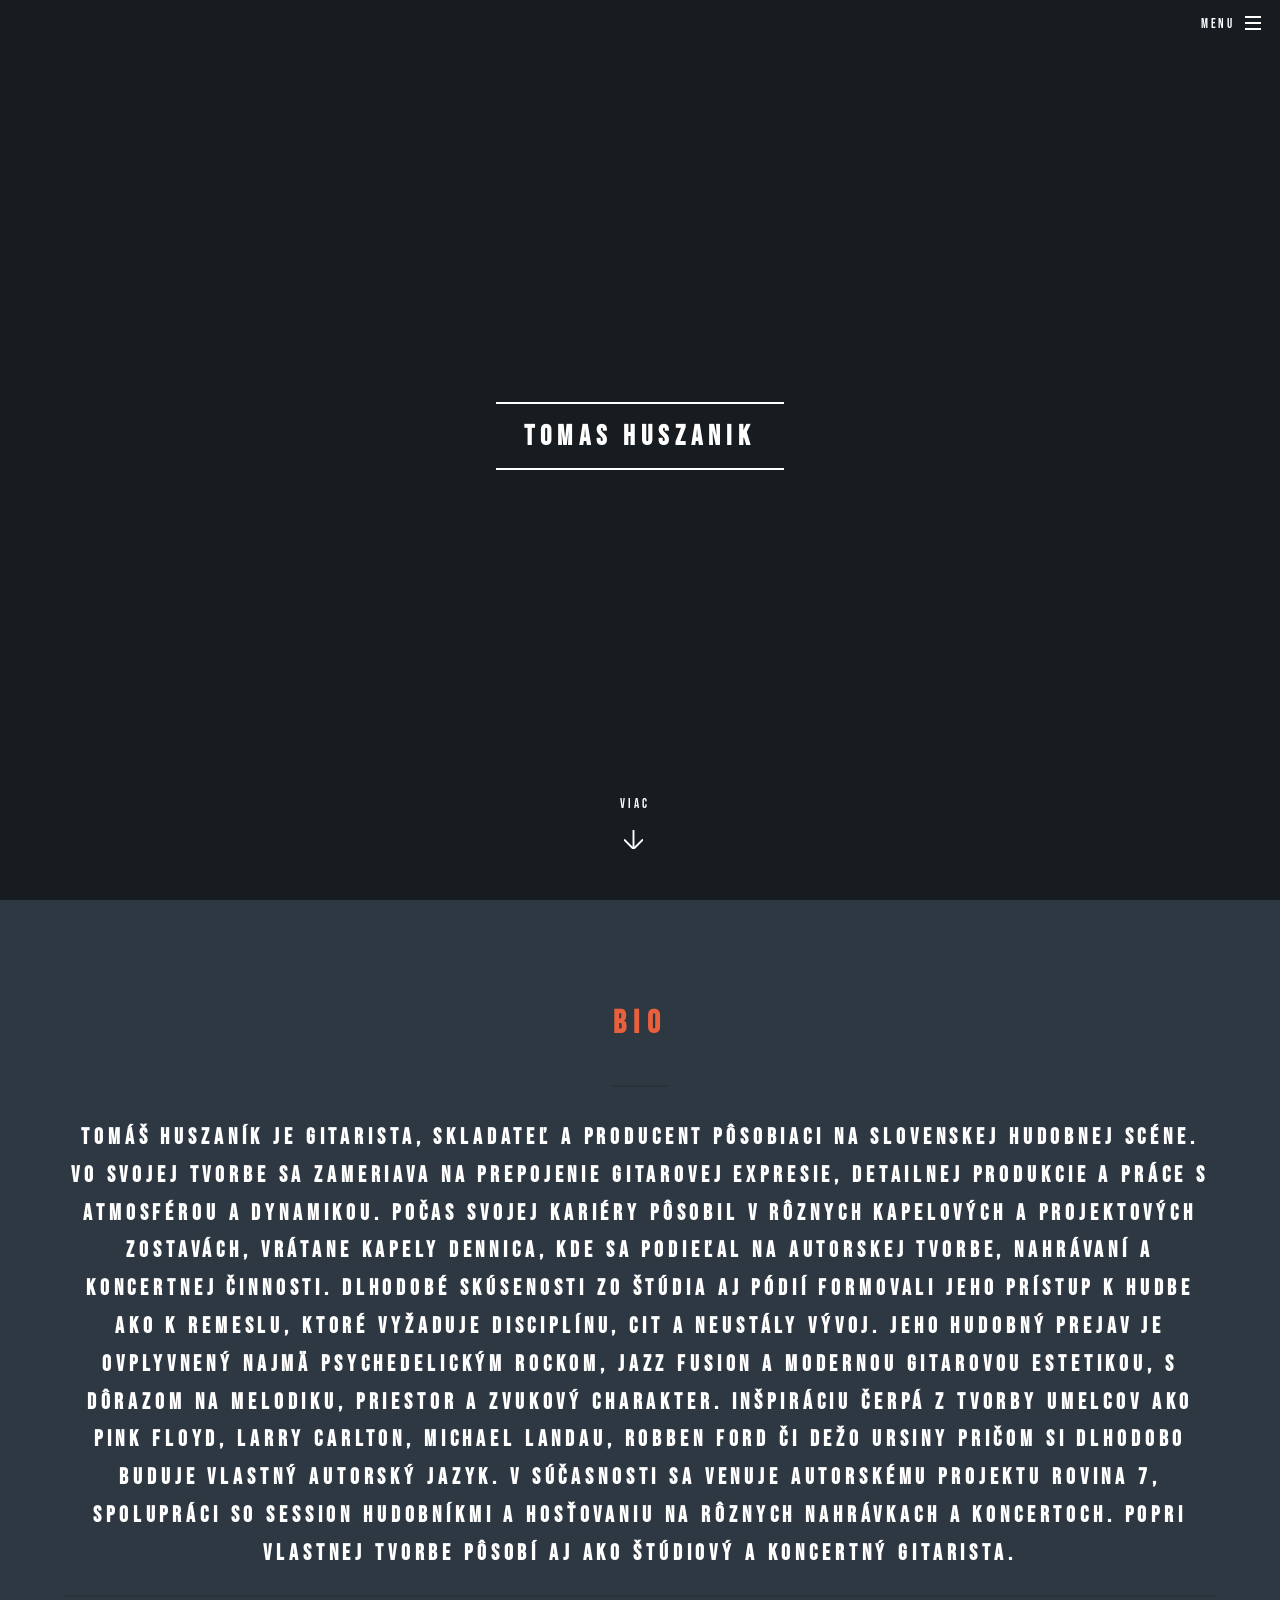
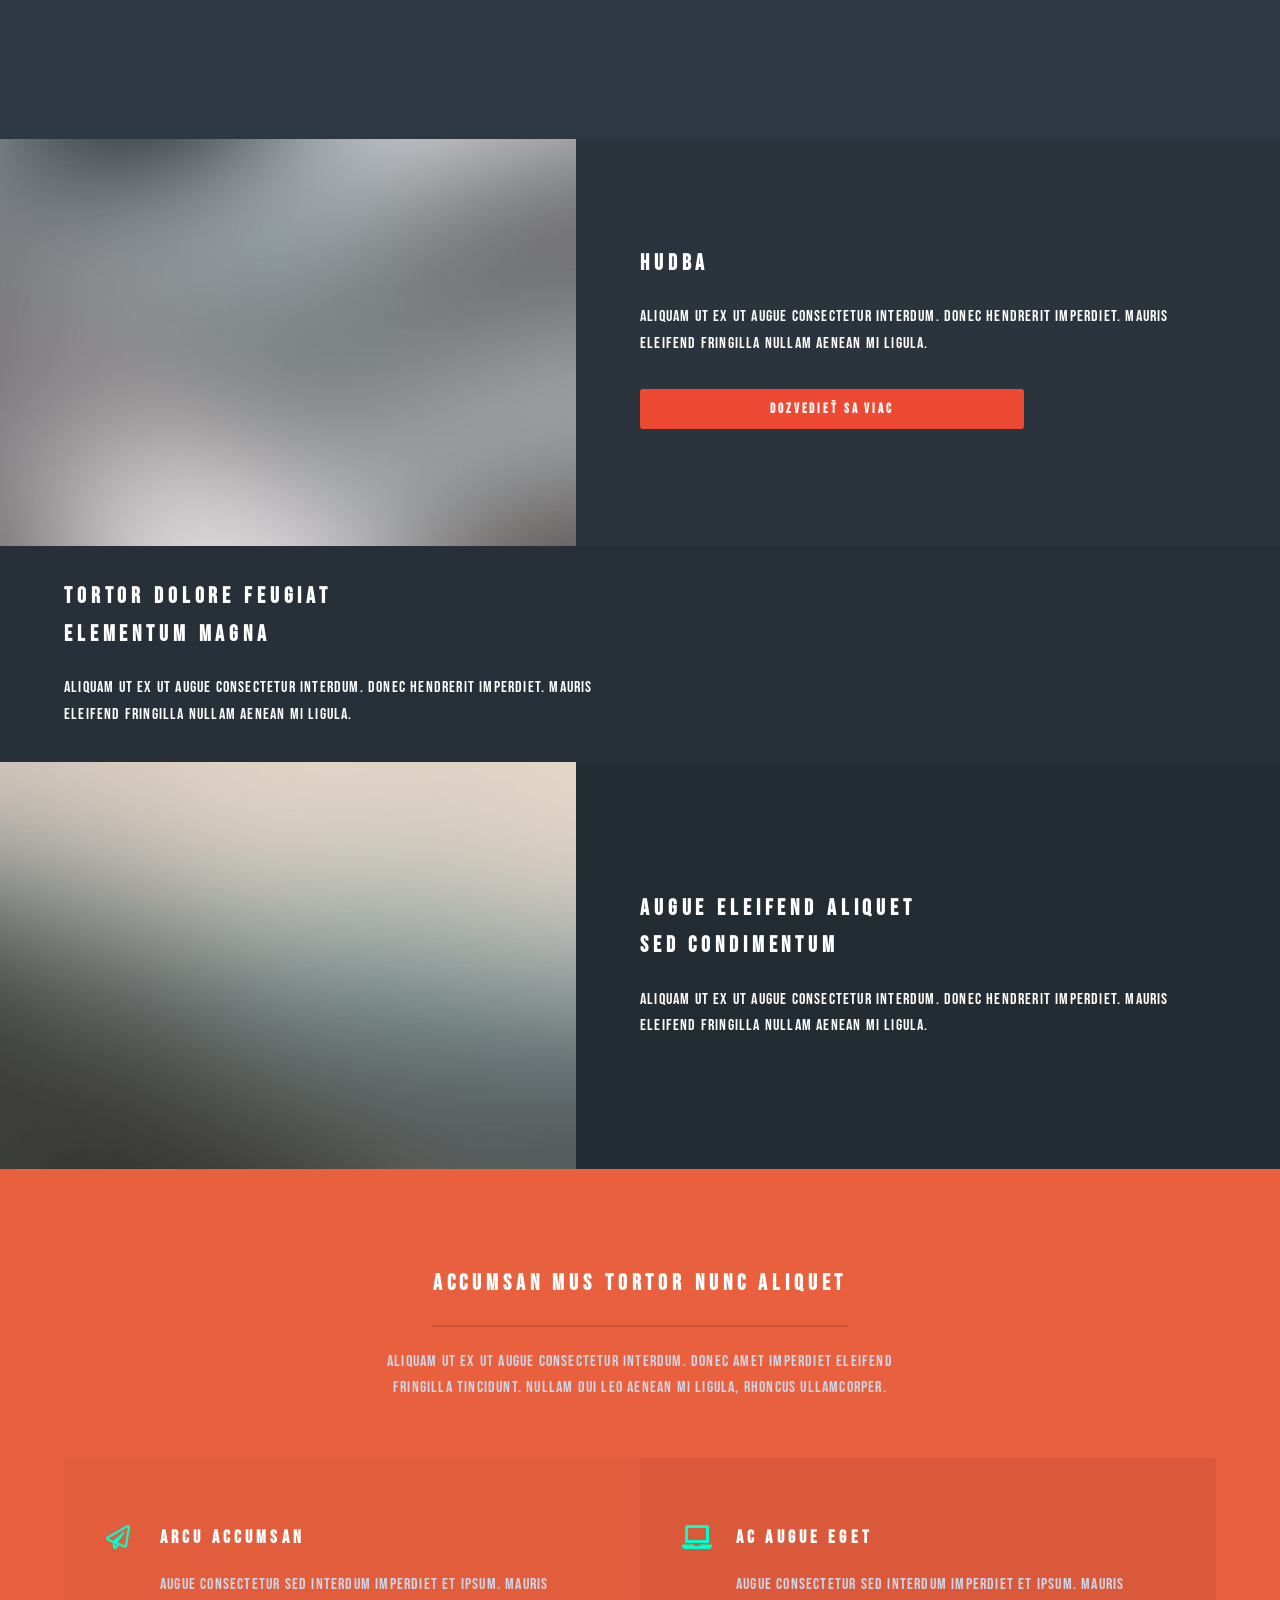
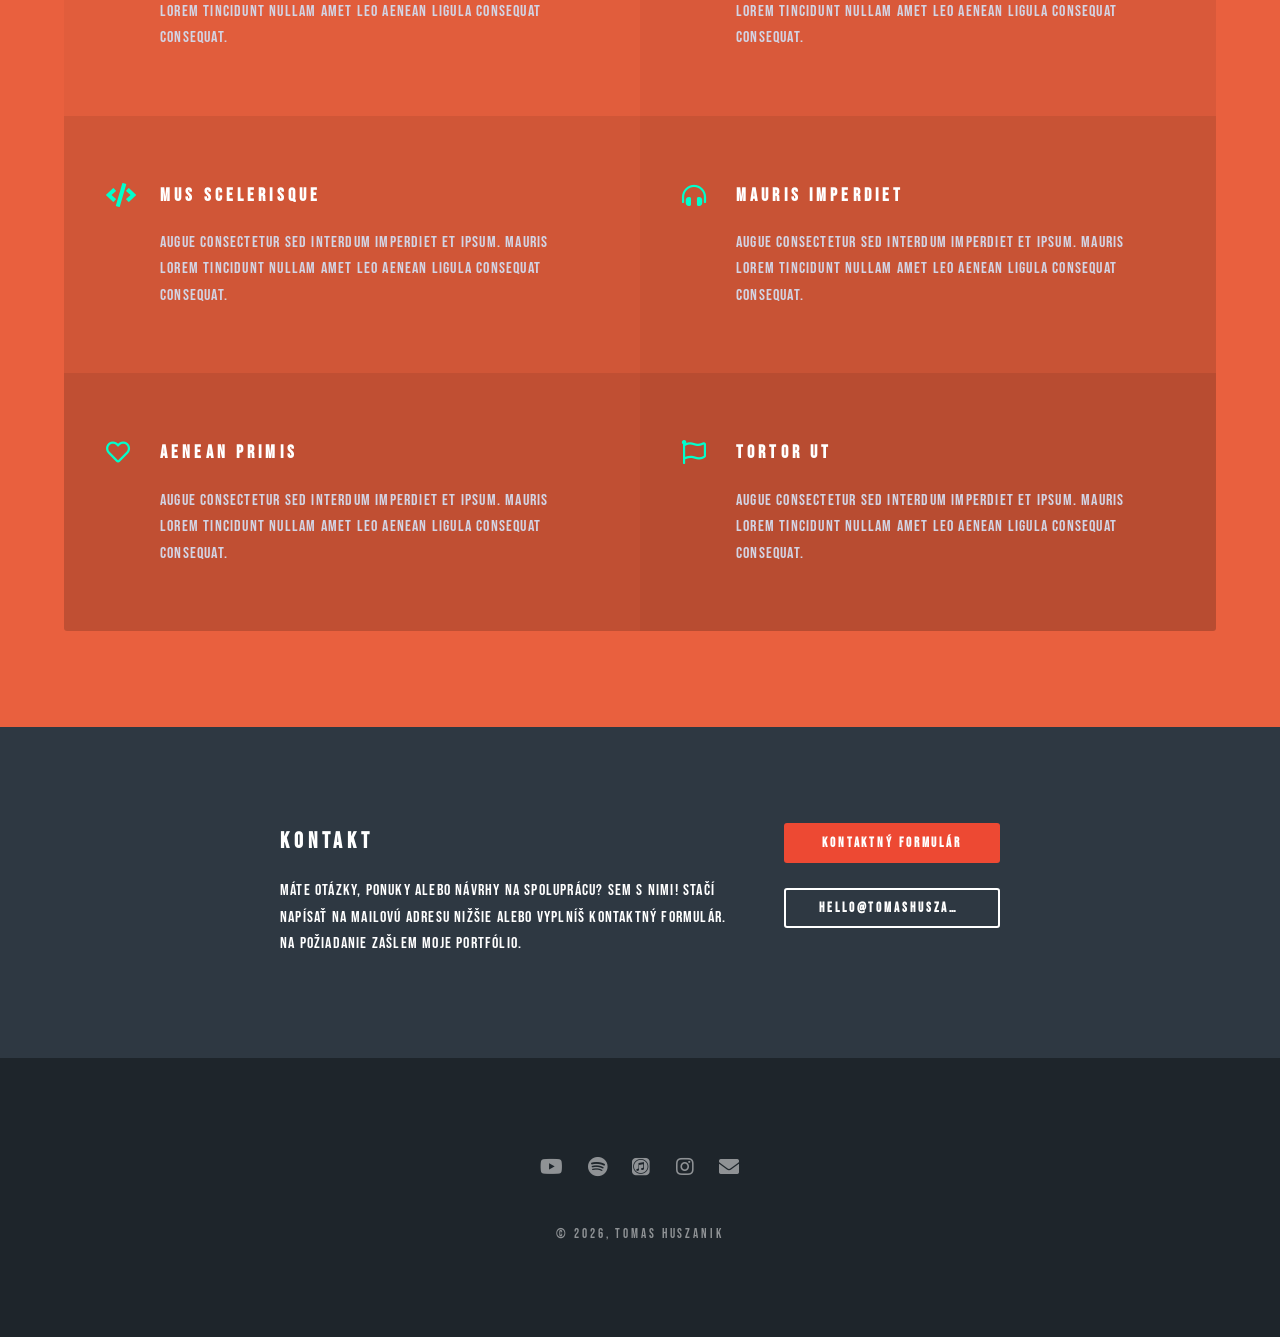
==== index.html @ 0ced09b4 "Update index.html" ====
<!DOCTYPE HTML>
<!--
	Spectral by HTML5 UP
	html5up.net | @ajlkn
	Free for personal and commercial use under the CCA 3.0 license (html5up.net/license)
-->
<html>
	<head>
		<title>Tomas Huszanik</title>
		<meta charset="utf-8" />
		<meta name="viewport" content="width=device-width, initial-scale=1, user-scalable=no" />
		<link rel="stylesheet" href="assets/css/main.css" />
		<noscript><link rel="stylesheet" href="assets/css/noscript.css" /></noscript>
	</head>
	<body class="landing is-preload">

		<!-- Page Wrapper -->
			<div id="page-wrapper">

				<!-- Header -->
					<header id="header" class="alt">
						<h1><a href="index.html">TOMAS HUSZANIK</a></h1>

		<nav id="nav">
    <ul>

  

        <li class="special">
            <a href="#menu" class="menuToggle"><span>Menu</span></a>

            <div id="menu">
                <ul>

					      <li class="lang-switch">
            <a href="index.html" class="active">SK</a> |
            <a href="en.html">ENG</a>
        </li>
					
                    <li><a href="index.html">TOMAS</a></li>
                    <li><a href="media.html">MUSIC</a></li>
                    <li><a href="rovina7.html">ROVINA 7</a></li>
                    <li><a href="contact.html">CONTACT</a></li>
                </ul>
            </div>

        </li>
    </ul>
</nav>

					
					</header>

				<!-- Banner -->
					<section id="banner">
						<div class="inner">
							<h2>TOMAS HUSZANIK</h2>
							</div>
					<a href="#one" class="more scrolly">Viac</a>
					</section>

				<!-- One -->
					<section id="one" class="wrapper style1 special">
						<div class="inner">
							<header class="major">
								<h2 style="font-size: 2rem; color: #e9603e">BIO</h2>
								<h2 style="color: #ffffff">Tomáš Huszaník je gitarista, skladateľ a producent pôsobiaci na slovenskej hudobnej scéne. Vo svojej tvorbe sa zameriava na prepojenie gitarovej expresie, detailnej produkcie a práce s atmosférou a dynamikou.

									Počas svojej kariéry pôsobil v rôznych kapelových a projektových zostavách, vrátane kapely Dennica, kde sa podieľal na autorskej tvorbe, nahrávaní a koncertnej činnosti. Dlhodobé skúsenosti zo štúdia aj pódií formovali jeho prístup k hudbe ako k remeslu, ktoré vyžaduje disciplínu, cit a neustály vývoj.
									Jeho hudobný prejav je ovplyvnený najmä psychedelickým rockom, jazz fusion a modernou gitarovou estetikou, s dôrazom na melodiku, priestor a zvukový charakter. Inšpiráciu čerpá z tvorby umelcov ako Pink Floyd, Larry Carlton, Michael Landau, Robben Ford či Dežo Ursiny pričom si dlhodobo buduje vlastný autorský jazyk.

									V súčasnosti sa venuje autorskému projektu Rovina 7, spolupráci so session hudobníkmi a hosťovaniu na rôznych nahrávkach a koncertoch. Popri vlastnej tvorbe pôsobí aj ako štúdiový a koncertný gitarista.

									<br /></h2>
							</header>
							
						</div>
					</section>

		<!-- Two -->
					<section id="two" class="wrapper alt style2">
						<section class="spotlight">
							<div class="image"><img src="images/pic01.jpg" alt="" /></div><div class="content">
								<h2>Hudba</h2>
								<p>Aliquam ut ex ut augue consectetur interdum. Donec hendrerit imperdiet. Mauris eleifend fringilla nullam aenean mi ligula.</p>
									<ul class="actions fit">
									
										<li><a href="media.html" class="button primary fit">Dozvedieť sa viac</a></li>
									</ul>
																
							</div>
							
						</section>
						<section class="spotlight">
							<div class="image"><img src="images/pick01.jpg" alt="" /></div><div class="content">
								<h2>Tortor dolore feugiat<br />
								elementum magna</h2>
								<p>Aliquam ut ex ut augue consectetur interdum. Donec hendrerit imperdiet. Mauris eleifend fringilla nullam aenean mi ligula.</p>
							</div>
						</section>
						<section class="spotlight">
							<div class="image"><img src="images/pic03.jpg" alt="" /></div><div class="content">
								<h2>Augue eleifend aliquet<br />
								sed condimentum</h2>
								<p>Aliquam ut ex ut augue consectetur interdum. Donec hendrerit imperdiet. Mauris eleifend fringilla nullam aenean mi ligula.</p>
							</div>
						</section>
					</section>


				<!-- Three -->
					<section id="three" class="wrapper style3 special">
						<div class="inner">
							<header class="major">
								<h2>Accumsan mus tortor nunc aliquet</h2>
								<p>Aliquam ut ex ut augue consectetur interdum. Donec amet imperdiet eleifend<br />
								fringilla tincidunt. Nullam dui leo Aenean mi ligula, rhoncus ullamcorper.</p>
							</header>
							<ul class="features">
								<li class="icon fa-paper-plane">
									<h3>Arcu accumsan</h3>
									<p>Augue consectetur sed interdum imperdiet et ipsum. Mauris lorem tincidunt nullam amet leo Aenean ligula consequat consequat.</p>
								</li>
								<li class="icon solid fa-laptop">
									<h3>Ac Augue Eget</h3>
									<p>Augue consectetur sed interdum imperdiet et ipsum. Mauris lorem tincidunt nullam amet leo Aenean ligula consequat consequat.</p>
								</li>
								<li class="icon solid fa-code">
									<h3>Mus Scelerisque</h3>
									<p>Augue consectetur sed interdum imperdiet et ipsum. Mauris lorem tincidunt nullam amet leo Aenean ligula consequat consequat.</p>
								</li>
								<li class="icon solid fa-headphones-alt">
									<h3>Mauris Imperdiet</h3>
									<p>Augue consectetur sed interdum imperdiet et ipsum. Mauris lorem tincidunt nullam amet leo Aenean ligula consequat consequat.</p>
								</li>
								<li class="icon fa-heart">
									<h3>Aenean Primis</h3>
									<p>Augue consectetur sed interdum imperdiet et ipsum. Mauris lorem tincidunt nullam amet leo Aenean ligula consequat consequat.</p>
								</li>
								<li class="icon fa-flag">
									<h3>Tortor Ut</h3>
									<p>Augue consectetur sed interdum imperdiet et ipsum. Mauris lorem tincidunt nullam amet leo Aenean ligula consequat consequat.</p>
								</li>
							</ul>
						</div>
					</section>

				<!-- CTA -->
					<section id="cta" class="wrapper style4">
						<div class="inner">
							<header>
								<h2>KONTAKT</h2>
								<p>Máte otázky, ponuky alebo návrhy na spoluprácu? Sem s nimi! Stačí napísať na mailovú adresu nižšie alebo vyplníš kontaktný formulár. Na požiadanie zašlem moje portfólio.</p>
							</header>
							<ul class="actions stacked">
								<li><a href="contact.html" class="button fit primary">Kontaktný formulár</a></li>
								<li><a href="mailto:hello@tomashuszanik.sk" class="button fit">hello@tomashuszanik.sk</a></li>
							</ul>
						</div>
					</section>

				<!-- Footer -->
					<footer id="footer">
						<ul class="icons">
							<li><a href="#" class="icon brands fa-youtube"><span class="label">Youtube</span></a></li>
							<li><a href="#" class="icon brands fa-spotify"><span class="label">Spotify</span></a></li>
							<li><a href="#" class="icon brands fa-itunes"><span class="label">Apple Music</span></a></li>
							<li><a href="#" class="icon brands fa-instagram"><span class="label">Instagram</span></a></li>
							<li><a href="contact.html" class="icon solid fa-envelope"><span class="label">Email</span></a></li>
						</ul>
						<ul class="copyright">
							<li>&copy; 2026, TOMAS HUSZANIK</li>
						</ul>
					</footer>

			</div>

		<!-- Scripts -->
			<script src="assets/js/jquery.min.js"></script>
			<script src="assets/js/jquery.scrollex.min.js"></script>
			<script src="assets/js/jquery.scrolly.min.js"></script>
			<script src="assets/js/browser.min.js"></script>
			<script src="assets/js/breakpoints.min.js"></script>
			<script src="assets/js/util.js"></script>
			<script src="assets/js/main.js"></script>

	</body>

</html>
---- assets/css/main.css ----
@import url(fontawesome-all.min.css);
/*@import url("https://fonts.googleapis.com/css?family=Open+Sans:400,400italic,600,600italic,800,800italic");*/
@import url("https://fonts.googleapis.com/css2?family=Bebas+Neue");

/*
	Spectral by HTML5 UP
	html5up.net | @ajlkn
	Free for personal and commercial use under the CCA 3.0 license (html5up.net/license)

*/

html, body, div, span, applet, object,
iframe, h1, h2, h3, h4, h5, h6, p, blockquote,
pre, a, abbr, acronym, address, big, cite,
code, del, dfn, em, img, ins, kbd, q, s, samp,
small, strike, strong, sub, sup, tt, var, b,
u, i, center, dl, dt, dd, ol, ul, li, fieldset,
form, label, legend, table, caption, tbody,
tfoot, thead, tr, th, td, article, aside,
canvas, details, embed, figure, figcaption,
footer, header, hgroup, menu, nav, output, ruby,
section, summary, time, mark, audio, video {
	margin: 0;
	padding: 0;
	border: 0;
	font-size: 100%;
	font: inherit;
	vertical-align: baseline;}

h1, h2, h3, h4 {
  font-family: "Bebas Neue", sans-serif;
  letter-spacing: 0.15em;
}

article, aside, details, figcaption, figure,
footer, header, hgroup, menu, nav, section {
	display: block;}

body {
	line-height: 1;
}

ol, ul {
	list-style: none;
}

blockquote, q {
	quotes: none;
}

	blockquote:before, blockquote:after, q:before, q:after {
		content: '';
		content: none;
	}

table {
	border-collapse: collapse;
	border-spacing: 0;
}

body {
	-webkit-text-size-adjust: none;
}

mark {
	background-color: transparent;
	color: inherit;
}

input::-moz-focus-inner {
	border: 0;
	padding: 0;
}

input, select, textarea {
	-moz-appearance: none;
	-webkit-appearance: none;
	-ms-appearance: none;
	appearance: none;
}

.lang-switch {
    position: absolute;
    top: 20px;
    right: 120px;
    font-family: inherit;
    font-size: 0.8em;
    letter-spacing: 0.225em;
    text-transform: uppercase;
}

.lang-switch a {
    text-decoration: none;
    border-bottom: none;
}

.lang-switch a {
    opacity: 0.6;
}

.lang-switch a.active {
    opacity: 1;
}

/* Basic */

	@-ms-viewport {
		width: device-width;
	}

	html {
		box-sizing: border-box;
	}

	*, *:before, *:after {
		box-sizing: inherit;
	}

	body {
		background: #2e3842;
	}

		body.is-preload *, body.is-preload *:before, body.is-preload *:after {
			-moz-animation: none !important;
			-webkit-animation: none !important;
			-ms-animation: none !important;
			animation: none !important;
			-moz-transition: none !important;
			-webkit-transition: none !important;
			-ms-transition: none !important;
			transition: none !important;
		}

	body, input, select, textarea {
		color: #fff;
		font-family: "Bebas Neue", Helvetica, sans-serif;
		font-size: 15pt;
		font-weight: 400;
		letter-spacing: 0.075em;
		line-height: 1.65em;
	}

		@media screen and (max-width: 1680px) {

			body, input, select, textarea {
				font-size: 13pt;
			}

		}

		@media screen and (max-width: 1280px) {

			body, input, select, textarea {
				font-size: 12pt;
			}

		}

		@media screen and (max-width: 736px) {

			body, input, select, textarea {
				font-size: 11pt;
				letter-spacing: 0.0375em;
			}

		}

	a {
		-moz-transition: color 0.2s ease, border-bottom-color 0.2s ease;
		-webkit-transition: color 0.2s ease, border-bottom-color 0.2s ease;
		-ms-transition: color 0.2s ease, border-bottom-color 0.2s ease;
		transition: color 0.2s ease, border-bottom-color 0.2s ease;
		border-bottom: dotted 1px;
		color: inherit;
		text-decoration: none;
	}

		a:hover {
			border-bottom-color: transparent;
		}

	strong, b {
		color: #fff;
		font-weight: 600;
	}

	em, i {
		font-style: italic;
	}

	p {
		margin: 0 0 2em 0;
	}

	h1, h2, h3, h4, h5, h6 {
		color: #fff;
		font-weight: 800;
		letter-spacing: 0.225em;
		line-height: 1em;
		margin: 0 0 1em 0;
		text-transform: uppercase;
	}

		h1 a, h2 a, h3 a, h4 a, h5 a, h6 a {
			color: inherit;
			text-decoration: none;
		}

	h2 {
		font-size: 1.35em;
		line-height: 1.75em;
	}

		@media screen and (max-width: 736px) {

			h2 {
				font-size: 1.1em;
				line-height: 1.65em;
			}

		}

	h3 {
		font-size: 1.15em;
		line-height: 1.75em;
	}

		@media screen and (max-width: 736px) {

			h3 {
				font-size: 1em;
				line-height: 1.65em;
			}

		}

	h4 {
		font-size: 1em;
		line-height: 1.5em;
	}

	h5 {
		font-size: 0.8em;
		line-height: 1.5em;
	}

	h6 {
		font-size: 0.7em;
		line-height: 1.5em;
	}

	sub {
		font-size: 0.8em;
		position: relative;
		top: 0.5em;
	}

	sup {
		font-size: 0.8em;
		position: relative;
		top: -0.5em;
	}

	hr {
		border: 0;
		border-bottom: solid 2px #fff;
		margin: 3em 0;
	}

		hr.major {
			margin: 4.5em 0;
		}

	blockquote {
		border-left: solid 4px #fff;
		font-style: italic;
		margin: 0 0 2em 0;
		padding: 0.5em 0 0.5em 2em;
	}

	code {
		background: rgba(144, 144, 144, 0.25);
		border-radius: 3px;
		font-family: "Courier New", monospace;
		font-size: 0.9em;
		letter-spacing: 0;
		margin: 0 0.25em;
		padding: 0.25em 0.65em;
	}

	pre {
		-webkit-overflow-scrolling: touch;
		font-family: "Courier New", monospace;
		font-size: 0.9em;
		margin: 0 0 2em 0;
	}

		pre code {
			display: block;
			line-height: 1.75em;
			padding: 1em 1.5em;
			overflow-x: auto;
		}

	.align-left {
		text-align: left;
	}

	.align-center {
		text-align: center;
	}

	.align-right {
		text-align: right;
	}

/* Row */

	.row {
		display: flex;
		flex-wrap: wrap;
		box-sizing: border-box;
		align-items: stretch;
	}

		.row > * {
			box-sizing: border-box;
		}

		.row.gtr-uniform > * > :last-child {
			margin-bottom: 0;
		}

		.row.aln-left {
			justify-content: flex-start;
		}

		.row.aln-center {
			justify-content: center;
		}

		.row.aln-right {
			justify-content: flex-end;
		}

		.row.aln-top {
			align-items: flex-start;
		}

		.row.aln-middle {
			align-items: center;
		}

		.row.aln-bottom {
			align-items: flex-end;
		}

		.row > .imp {
			order: -1;
		}

		.row > .col-1 {
			width: 8.33333%;
		}

		.row > .off-1 {
			margin-left: 8.33333%;
		}

		.row > .col-2 {
			width: 16.66667%;
		}

		.row > .off-2 {
			margin-left: 16.66667%;
		}

		.row > .col-3 {
			width: 25%;
		}

		.row > .off-3 {
			margin-left: 25%;
		}

		.row > .col-4 {
			width: 33.33333%;
		}

		.row > .off-4 {
			margin-left: 33.33333%;
		}

		.row > .col-5 {
			width: 41.66667%;
		}

		.row > .off-5 {
			margin-left: 41.66667%;
		}

		.row > .col-6 {
			width: 50%;
		}

		.row > .off-6 {
			margin-left: 50%;
		}

		.row > .col-7 {
			width: 58.33333%;
		}

		.row > .off-7 {
			margin-left: 58.33333%;
		}

		.row > .col-8 {
			width: 66.66667%;
		}

		.row > .off-8 {
			margin-left: 66.66667%;
		}

		.row > .col-9 {
			width: 75%;
		}

		.row > .off-9 {
			margin-left: 75%;
		}

		.row > .col-10 {
			width: 83.33333%;
		}

		.row > .off-10 {
			margin-left: 83.33333%;
		}

		.row > .col-11 {
			width: 91.66667%;
		}

		.row > .off-11 {
			margin-left: 91.66667%;
		}

		.row > .col-12 {
			width: 100%;
		}

		.row > .off-12 {
			margin-left: 100%;
		}

		.row.gtr-0 {
			margin-top: 0;
			margin-left: 0em;
		}

			.row.gtr-0 > * {
				padding: 0 0 0 0em;
			}

			.row.gtr-0.gtr-uniform {
				margin-top: 0em;
			}

				.row.gtr-0.gtr-uniform > * {
					padding-top: 0em;
				}

		.row.gtr-25 {
			margin-top: 0;
			margin-left: -0.375em;
		}

			.row.gtr-25 > * {
				padding: 0 0 0 0.375em;
			}

			.row.gtr-25.gtr-uniform {
				margin-top: -0.375em;
			}

				.row.gtr-25.gtr-uniform > * {
					padding-top: 0.375em;
				}

		.row.gtr-50 {
			margin-top: 0;
			margin-left: -0.75em;
		}

			.row.gtr-50 > * {
				padding: 0 0 0 0.75em;
			}

			.row.gtr-50.gtr-uniform {
				margin-top: -0.75em;
			}

				.row.gtr-50.gtr-uniform > * {
					padding-top: 0.75em;
				}

		.row {
			margin-top: 0;
			margin-left: -1.5em;
		}

			.row > * {
				padding: 0 0 0 1.5em;
			}

			.row.gtr-uniform {
				margin-top: -1.5em;
			}

				.row.gtr-uniform > * {
					padding-top: 1.5em;
				}

		.row.gtr-150 {
			margin-top: 0;
			margin-left: -2.25em;
		}

			.row.gtr-150 > * {
				padding: 0 0 0 2.25em;
			}

			.row.gtr-150.gtr-uniform {
				margin-top: -2.25em;
			}

				.row.gtr-150.gtr-uniform > * {
					padding-top: 2.25em;
				}

		.row.gtr-200 {
			margin-top: 0;
			margin-left: -3em;
		}

			.row.gtr-200 > * {
				padding: 0 0 0 3em;
			}

			.row.gtr-200.gtr-uniform {
				margin-top: -3em;
			}

				.row.gtr-200.gtr-uniform > * {
					padding-top: 3em;
				}

		@media screen and (max-width: 1680px) {

			.row {
				display: flex;
				flex-wrap: wrap;
				box-sizing: border-box;
				align-items: stretch;
			}

				.row > * {
					box-sizing: border-box;
				}

				.row.gtr-uniform > * > :last-child {
					margin-bottom: 0;
				}

				.row.aln-left {
					justify-content: flex-start;
				}

				.row.aln-center {
					justify-content: center;
				}

				.row.aln-right {
					justify-content: flex-end;
				}

				.row.aln-top {
					align-items: flex-start;
				}

				.row.aln-middle {
					align-items: center;
				}

				.row.aln-bottom {
					align-items: flex-end;
				}

				.row > .imp-xlarge {
					order: -1;
				}

				.row > .col-1-xlarge {
					width: 8.33333%;
				}

				.row > .off-1-xlarge {
					margin-left: 8.33333%;
				}

				.row > .col-2-xlarge {
					width: 16.66667%;
				}

				.row > .off-2-xlarge {
					margin-left: 16.66667%;
				}

				.row > .col-3-xlarge {
					width: 25%;
				}

				.row > .off-3-xlarge {
					margin-left: 25%;
				}

				.row > .col-4-xlarge {
					width: 33.33333%;
				}

				.row > .off-4-xlarge {
					margin-left: 33.33333%;
				}

				.row > .col-5-xlarge {
					width: 41.66667%;
				}

				.row > .off-5-xlarge {
					margin-left: 41.66667%;
				}

				.row > .col-6-xlarge {
					width: 50%;
				}

				.row > .off-6-xlarge {
					margin-left: 50%;
				}

				.row > .col-7-xlarge {
					width: 58.33333%;
				}

				.row > .off-7-xlarge {
					margin-left: 58.33333%;
				}

				.row > .col-8-xlarge {
					width: 66.66667%;
				}

				.row > .off-8-xlarge {
					margin-left: 66.66667%;
				}

				.row > .col-9-xlarge {
					width: 75%;
				}

				.row > .off-9-xlarge {
					margin-left: 75%;
				}

				.row > .col-10-xlarge {
					width: 83.33333%;
				}

				.row > .off-10-xlarge {
					margin-left: 83.33333%;
				}

				.row > .col-11-xlarge {
					width: 91.66667%;
				}

				.row > .off-11-xlarge {
					margin-left: 91.66667%;
				}

				.row > .col-12-xlarge {
					width: 100%;
				}

				.row > .off-12-xlarge {
					margin-left: 100%;
				}

				.row.gtr-0 {
					margin-top: 0;
					margin-left: 0em;
				}

					.row.gtr-0 > * {
						padding: 0 0 0 0em;
					}

					.row.gtr-0.gtr-uniform {
						margin-top: 0em;
					}

						.row.gtr-0.gtr-uniform > * {
							padding-top: 0em;
						}

				.row.gtr-25 {
					margin-top: 0;
					margin-left: -0.375em;
				}

					.row.gtr-25 > * {
						padding: 0 0 0 0.375em;
					}

					.row.gtr-25.gtr-uniform {
						margin-top: -0.375em;
					}

						.row.gtr-25.gtr-uniform > * {
							padding-top: 0.375em;
						}

				.row.gtr-50 {
					margin-top: 0;
					margin-left: -0.75em;
				}

					.row.gtr-50 > * {
						padding: 0 0 0 0.75em;
					}

					.row.gtr-50.gtr-uniform {
						margin-top: -0.75em;
					}

						.row.gtr-50.gtr-uniform > * {
							padding-top: 0.75em;
						}

				.row {
					margin-top: 0;
					margin-left: -1.5em;
				}

					.row > * {
						padding: 0 0 0 1.5em;
					}

					.row.gtr-uniform {
						margin-top: -1.5em;
					}

						.row.gtr-uniform > * {
							padding-top: 1.5em;
						}

				.row.gtr-150 {
					margin-top: 0;
					margin-left: -2.25em;
				}

					.row.gtr-150 > * {
						padding: 0 0 0 2.25em;
					}

					.row.gtr-150.gtr-uniform {
						margin-top: -2.25em;
					}

						.row.gtr-150.gtr-uniform > * {
							padding-top: 2.25em;
						}

				.row.gtr-200 {
					margin-top: 0;
					margin-left: -3em;
				}

					.row.gtr-200 > * {
						padding: 0 0 0 3em;
					}

					.row.gtr-200.gtr-uniform {
						margin-top: -3em;
					}

						.row.gtr-200.gtr-uniform > * {
							padding-top: 3em;
						}

		}

		@media screen and (max-width: 1280px) {

			.row {
				display: flex;
				flex-wrap: wrap;
				box-sizing: border-box;
				align-items: stretch;
			}

				.row > * {
					box-sizing: border-box;
				}

				.row.gtr-uniform > * > :last-child {
					margin-bottom: 0;
				}

				.row.aln-left {
					justify-content: flex-start;
				}

				.row.aln-center {
					justify-content: center;
				}

				.row.aln-right {
					justify-content: flex-end;
				}

				.row.aln-top {
					align-items: flex-start;
				}

				.row.aln-middle {
					align-items: center;
				}

				.row.aln-bottom {
					align-items: flex-end;
				}

				.row > .imp-large {
					order: -1;
				}

				.row > .col-1-large {
					width: 8.33333%;
				}

				.row > .off-1-large {
					margin-left: 8.33333%;
				}

				.row > .col-2-large {
					width: 16.66667%;
				}

				.row > .off-2-large {
					margin-left: 16.66667%;
				}

				.row > .col-3-large {
					width: 25%;
				}

				.row > .off-3-large {
					margin-left: 25%;
				}

				.row > .col-4-large {
					width: 33.33333%;
				}

				.row > .off-4-large {
					margin-left: 33.33333%;
				}

				.row > .col-5-large {
					width: 41.66667%;
				}

				.row > .off-5-large {
					margin-left: 41.66667%;
				}

				.row > .col-6-large {
					width: 50%;
				}

				.row > .off-6-large {
					margin-left: 50%;
				}

				.row > .col-7-large {
					width: 58.33333%;
				}

				.row > .off-7-large {
					margin-left: 58.33333%;
				}

				.row > .col-8-large {
					width: 66.66667%;
				}

				.row > .off-8-large {
					margin-left: 66.66667%;
				}

				.row > .col-9-large {
					width: 75%;
				}

				.row > .off-9-large {
					margin-left: 75%;
				}

				.row > .col-10-large {
					width: 83.33333%;
				}

				.row > .off-10-large {
					margin-left: 83.33333%;
				}

				.row > .col-11-large {
					width: 91.66667%;
				}

				.row > .off-11-large {
					margin-left: 91.66667%;
				}

				.row > .col-12-large {
					width: 100%;
				}

				.row > .off-12-large {
					margin-left: 100%;
				}

				.row.gtr-0 {
					margin-top: 0;
					margin-left: 0em;
				}

					.row.gtr-0 > * {
						padding: 0 0 0 0em;
					}

					.row.gtr-0.gtr-uniform {
						margin-top: 0em;
					}

						.row.gtr-0.gtr-uniform > * {
							padding-top: 0em;
						}

				.row.gtr-25 {
					margin-top: 0;
					margin-left: -0.375em;
				}

					.row.gtr-25 > * {
						padding: 0 0 0 0.375em;
					}

					.row.gtr-25.gtr-uniform {
						margin-top: -0.375em;
					}

						.row.gtr-25.gtr-uniform > * {
							padding-top: 0.375em;
						}

				.row.gtr-50 {
					margin-top: 0;
					margin-left: -0.75em;
				}

					.row.gtr-50 > * {
						padding: 0 0 0 0.75em;
					}

					.row.gtr-50.gtr-uniform {
						margin-top: -0.75em;
					}

						.row.gtr-50.gtr-uniform > * {
							padding-top: 0.75em;
						}

				.row {
					margin-top: 0;
					margin-left: -1.5em;
				}

					.row > * {
						padding: 0 0 0 1.5em;
					}

					.row.gtr-uniform {
						margin-top: -1.5em;
					}

						.row.gtr-uniform > * {
							padding-top: 1.5em;
						}

				.row.gtr-150 {
					margin-top: 0;
					margin-left: -2.25em;
				}

					.row.gtr-150 > * {
						padding: 0 0 0 2.25em;
					}

					.row.gtr-150.gtr-uniform {
						margin-top: -2.25em;
					}

						.row.gtr-150.gtr-uniform > * {
							padding-top: 2.25em;
						}

				.row.gtr-200 {
					margin-top: 0;
					margin-left: -3em;
				}

					.row.gtr-200 > * {
						padding: 0 0 0 3em;
					}

					.row.gtr-200.gtr-uniform {
						margin-top: -3em;
					}

						.row.gtr-200.gtr-uniform > * {
							padding-top: 3em;
						}

		}

		@media screen and (max-width: 980px) {

			.row {
				display: flex;
				flex-wrap: wrap;
				box-sizing: border-box;
				align-items: stretch;
			}

				.row > * {
					box-sizing: border-box;
				}

				.row.gtr-uniform > * > :last-child {
					margin-bottom: 0;
				}

				.row.aln-left {
					justify-content: flex-start;
				}

				.row.aln-center {
					justify-content: center;
				}

				.row.aln-right {
					justify-content: flex-end;
				}

				.row.aln-top {
					align-items: flex-start;
				}

				.row.aln-middle {
					align-items: center;
				}

				.row.aln-bottom {
					align-items: flex-end;
				}

				.row > .imp-medium {
					order: -1;
				}

				.row > .col-1-medium {
					width: 8.33333%;
				}

				.row > .off-1-medium {
					margin-left: 8.33333%;
				}

				.row > .col-2-medium {
					width: 16.66667%;
				}

				.row > .off-2-medium {
					margin-left: 16.66667%;
				}

				.row > .col-3-medium {
					width: 25%;
				}

				.row > .off-3-medium {
					margin-left: 25%;
				}

				.row > .col-4-medium {
					width: 33.33333%;
				}

				.row > .off-4-medium {
					margin-left: 33.33333%;
				}

				.row > .col-5-medium {
					width: 41.66667%;
				}

				.row > .off-5-medium {
					margin-left: 41.66667%;
				}

				.row > .col-6-medium {
					width: 50%;
				}

				.row > .off-6-medium {
					margin-left: 50%;
				}

				.row > .col-7-medium {
					width: 58.33333%;
				}

				.row > .off-7-medium {
					margin-left: 58.33333%;
				}

				.row > .col-8-medium {
					width: 66.66667%;
				}

				.row > .off-8-medium {
					margin-left: 66.66667%;
				}

				.row > .col-9-medium {
					width: 75%;
				}

				.row > .off-9-medium {
					margin-left: 75%;
				}

				.row > .col-10-medium {
					width: 83.33333%;
				}

				.row > .off-10-medium {
					margin-left: 83.33333%;
				}

				.row > .col-11-medium {
					width: 91.66667%;
				}

				.row > .off-11-medium {
					margin-left: 91.66667%;
				}

				.row > .col-12-medium {
					width: 100%;
				}

				.row > .off-12-medium {
					margin-left: 100%;
				}

				.row.gtr-0 {
					margin-top: 0;
					margin-left: 0em;
				}

					.row.gtr-0 > * {
						padding: 0 0 0 0em;
					}

					.row.gtr-0.gtr-uniform {
						margin-top: 0em;
					}

						.row.gtr-0.gtr-uniform > * {
							padding-top: 0em;
						}

				.row.gtr-25 {
					margin-top: 0;
					margin-left: -0.375em;
				}

					.row.gtr-25 > * {
						padding: 0 0 0 0.375em;
					}

					.row.gtr-25.gtr-uniform {
						margin-top: -0.375em;
					}

						.row.gtr-25.gtr-uniform > * {
							padding-top: 0.375em;
						}

				.row.gtr-50 {
					margin-top: 0;
					margin-left: -0.75em;
				}

					.row.gtr-50 > * {
						padding: 0 0 0 0.75em;
					}

					.row.gtr-50.gtr-uniform {
						margin-top: -0.75em;
					}

						.row.gtr-50.gtr-uniform > * {
							padding-top: 0.75em;
						}

				.row {
					margin-top: 0;
					margin-left: -1.5em;
				}

					.row > * {
						padding: 0 0 0 1.5em;
					}

					.row.gtr-uniform {
						margin-top: -1.5em;
					}

						.row.gtr-uniform > * {
							padding-top: 1.5em;
						}

				.row.gtr-150 {
					margin-top: 0;
					margin-left: -2.25em;
				}

					.row.gtr-150 > * {
						padding: 0 0 0 2.25em;
					}

					.row.gtr-150.gtr-uniform {
						margin-top: -2.25em;
					}

						.row.gtr-150.gtr-uniform > * {
							padding-top: 2.25em;
						}

				.row.gtr-200 {
					margin-top: 0;
					margin-left: -3em;
				}

					.row.gtr-200 > * {
						padding: 0 0 0 3em;
					}

					.row.gtr-200.gtr-uniform {
						margin-top: -3em;
					}

						.row.gtr-200.gtr-uniform > * {
							padding-top: 3em;
						}

		}

		@media screen and (max-width: 736px) {

			.row {
				display: flex;
				flex-wrap: wrap;
				box-sizing: border-box;
				align-items: stretch;
			}

				.row > * {
					box-sizing: border-box;
				}

				.row.gtr-uniform > * > :last-child {
					margin-bottom: 0;
				}

				.row.aln-left {
					justify-content: flex-start;
				}

				.row.aln-center {
					justify-content: center;
				}

				.row.aln-right {
					justify-content: flex-end;
				}

				.row.aln-top {
					align-items: flex-start;
				}

				.row.aln-middle {
					align-items: center;
				}

				.row.aln-bottom {
					align-items: flex-end;
				}

				.row > .imp-small {
					order: -1;
				}

				.row > .col-1-small {
					width: 8.33333%;
				}

				.row > .off-1-small {
					margin-left: 8.33333%;
				}

				.row > .col-2-small {
					width: 16.66667%;
				}

				.row > .off-2-small {
					margin-left: 16.66667%;
				}

				.row > .col-3-small {
					width: 25%;
				}

				.row > .off-3-small {
					margin-left: 25%;
				}

				.row > .col-4-small {
					width: 33.33333%;
				}

				.row > .off-4-small {
					margin-left: 33.33333%;
				}

				.row > .col-5-small {
					width: 41.66667%;
				}

				.row > .off-5-small {
					margin-left: 41.66667%;
				}

				.row > .col-6-small {
					width: 50%;
				}

				.row > .off-6-small {
					margin-left: 50%;
				}

				.row > .col-7-small {
					width: 58.33333%;
				}

				.row > .off-7-small {
					margin-left: 58.33333%;
				}

				.row > .col-8-small {
					width: 66.66667%;
				}

				.row > .off-8-small {
					margin-left: 66.66667%;
				}

				.row > .col-9-small {
					width: 75%;
				}

				.row > .off-9-small {
					margin-left: 75%;
				}

				.row > .col-10-small {
					width: 83.33333%;
				}

				.row > .off-10-small {
					margin-left: 83.33333%;
				}

				.row > .col-11-small {
					width: 91.66667%;
				}

				.row > .off-11-small {
					margin-left: 91.66667%;
				}

				.row > .col-12-small {
					width: 100%;
				}

				.row > .off-12-small {
					margin-left: 100%;
				}

				.row.gtr-0 {
					margin-top: 0;
					margin-left: 0em;
				}

					.row.gtr-0 > * {
						padding: 0 0 0 0em;
					}

					.row.gtr-0.gtr-uniform {
						margin-top: 0em;
					}

						.row.gtr-0.gtr-uniform > * {
							padding-top: 0em;
						}

				.row.gtr-25 {
					margin-top: 0;
					margin-left: -0.375em;
				}

					.row.gtr-25 > * {
						padding: 0 0 0 0.375em;
					}

					.row.gtr-25.gtr-uniform {
						margin-top: -0.375em;
					}

						.row.gtr-25.gtr-uniform > * {
							padding-top: 0.375em;
						}

				.row.gtr-50 {
					margin-top: 0;
					margin-left: -0.75em;
				}

					.row.gtr-50 > * {
						padding: 0 0 0 0.75em;
					}

					.row.gtr-50.gtr-uniform {
						margin-top: -0.75em;
					}

						.row.gtr-50.gtr-uniform > * {
							padding-top: 0.75em;
						}

				.row {
					margin-top: 0;
					margin-left: -1.5em;
				}

					.row > * {
						padding: 0 0 0 1.5em;
					}

					.row.gtr-uniform {
						margin-top: -1.5em;
					}

						.row.gtr-uniform > * {
							padding-top: 1.5em;
						}

				.row.gtr-150 {
					margin-top: 0;
					margin-left: -2.25em;
				}

					.row.gtr-150 > * {
						padding: 0 0 0 2.25em;
					}

					.row.gtr-150.gtr-uniform {
						margin-top: -2.25em;
					}

						.row.gtr-150.gtr-uniform > * {
							padding-top: 2.25em;
						}

				.row.gtr-200 {
					margin-top: 0;
					margin-left: -3em;
				}

					.row.gtr-200 > * {
						padding: 0 0 0 3em;
					}

					.row.gtr-200.gtr-uniform {
						margin-top: -3em;
					}

						.row.gtr-200.gtr-uniform > * {
							padding-top: 3em;
						}

		}

		@media screen and (max-width: 480px) {

			.row {
				display: flex;
				flex-wrap: wrap;
				box-sizing: border-box;
				align-items: stretch;
			}

				.row > * {
					box-sizing: border-box;
				}

				.row.gtr-uniform > * > :last-child {
					margin-bottom: 0;
				}

				.row.aln-left {
					justify-content: flex-start;
				}

				.row.aln-center {
					justify-content: center;
				}

				.row.aln-right {
					justify-content: flex-end;
				}

				.row.aln-top {
					align-items: flex-start;
				}

				.row.aln-middle {
					align-items: center;
				}

				.row.aln-bottom {
					align-items: flex-end;
				}

				.row > .imp-xsmall {
					order: -1;
				}

				.row > .col-1-xsmall {
					width: 8.33333%;
				}

				.row > .off-1-xsmall {
					margin-left: 8.33333%;
				}

				.row > .col-2-xsmall {
					width: 16.66667%;
				}

				.row > .off-2-xsmall {
					margin-left: 16.66667%;
				}

				.row > .col-3-xsmall {
					width: 25%;
				}

				.row > .off-3-xsmall {
					margin-left: 25%;
				}

				.row > .col-4-xsmall {
					width: 33.33333%;
				}

				.row > .off-4-xsmall {
					margin-left: 33.33333%;
				}

				.row > .col-5-xsmall {
					width: 41.66667%;
				}

				.row > .off-5-xsmall {
					margin-left: 41.66667%;
				}

				.row > .col-6-xsmall {
					width: 50%;
				}

				.row > .off-6-xsmall {
					margin-left: 50%;
				}

				.row > .col-7-xsmall {
					width: 58.33333%;
				}

				.row > .off-7-xsmall {
					margin-left: 58.33333%;
				}

				.row > .col-8-xsmall {
					width: 66.66667%;
				}

				.row > .off-8-xsmall {
					margin-left: 66.66667%;
				}

				.row > .col-9-xsmall {
					width: 75%;
				}

				.row > .off-9-xsmall {
					margin-left: 75%;
				}

				.row > .col-10-xsmall {
					width: 83.33333%;
				}

				.row > .off-10-xsmall {
					margin-left: 83.33333%;
				}

				.row > .col-11-xsmall {
					width: 91.66667%;
				}

				.row > .off-11-xsmall {
					margin-left: 91.66667%;
				}

				.row > .col-12-xsmall {
					width: 100%;
				}

				.row > .off-12-xsmall {
					margin-left: 100%;
				}

				.row.gtr-0 {
					margin-top: 0;
					margin-left: 0em;
				}

					.row.gtr-0 > * {
						padding: 0 0 0 0em;
					}

					.row.gtr-0.gtr-uniform {
						margin-top: 0em;
					}

						.row.gtr-0.gtr-uniform > * {
							padding-top: 0em;
						}

				.row.gtr-25 {
					margin-top: 0;
					margin-left: -0.375em;
				}

					.row.gtr-25 > * {
						padding: 0 0 0 0.375em;
					}

					.row.gtr-25.gtr-uniform {
						margin-top: -0.375em;
					}

						.row.gtr-25.gtr-uniform > * {
							padding-top: 0.375em;
						}

				.row.gtr-50 {
					margin-top: 0;
					margin-left: -0.75em;
				}

					.row.gtr-50 > * {
						padding: 0 0 0 0.75em;
					}

					.row.gtr-50.gtr-uniform {
						margin-top: -0.75em;
					}

						.row.gtr-50.gtr-uniform > * {
							padding-top: 0.75em;
						}

				.row {
					margin-top: 0;
					margin-left: -1.5em;
				}

					.row > * {
						padding: 0 0 0 1.5em;
					}

					.row.gtr-uniform {
						margin-top: -1.5em;
					}

						.row.gtr-uniform > * {
							padding-top: 1.5em;
						}

				.row.gtr-150 {
					margin-top: 0;
					margin-left: -2.25em;
				}

					.row.gtr-150 > * {
						padding: 0 0 0 2.25em;
					}

					.row.gtr-150.gtr-uniform {
						margin-top: -2.25em;
					}

						.row.gtr-150.gtr-uniform > * {
							padding-top: 2.25em;
						}

				.row.gtr-200 {
					margin-top: 0;
					margin-left: -3em;
				}

					.row.gtr-200 > * {
						padding: 0 0 0 3em;
					}

					.row.gtr-200.gtr-uniform {
						margin-top: -3em;
					}

						.row.gtr-200.gtr-uniform > * {
							padding-top: 3em;
						}

		}

/* Section/Article */

	section.special, article.special {
		text-align: center;
	}

	header p {
		color: rgba(255, 255, 255, 0.5);
		position: relative;
		top: -0.25em;
	}

	header h3 + p {
		font-size: 1.1em;
	}

	header h4 + p,
	header h5 + p,
	header h6 + p {
		font-size: 0.9em;
	}

	header.major {
		margin: 0 0 3.5em 0;
	}

		header.major h2, header.major h3, header.major h4, header.major h5, header.major h6 {
			border-bottom: solid 2px #fff;
			display: inline-block;
			padding-bottom: 1em;
			position: relative;
		}

			header.major h2:after, header.major h3:after, header.major h4:after, header.major h5:after, header.major h6:after {
				content: '';
				display: block;
				height: 1px;
			}

		header.major p {
			color: #fff;
			top: 0;
		}

		@media screen and (max-width: 736px) {

			header.major {
				margin: 0 0 2em 0;
			}

		}

	@media screen and (max-width: 980px) {

		header br {
			display: none;
		}

	}

/* Form */

	form {
		margin: 0 0 2em 0;
	}

	label {
		color: #fff;
		display: block;
		font-size: 0.9em;
		font-weight: 600;
		margin: 0 0 1em 0;
	}

	input[type="text"],
	input[type="password"],
	input[type="email"],
	select,
	textarea {
		-moz-appearance: none;
		-webkit-appearance: none;
		-ms-appearance: none;
		appearance: none;
		background-color: rgba(144, 144, 144, 0.25);
		border-radius: 3px;
		border: none;
		color: inherit;
		display: block;
		outline: 0;
		padding: 0 1em;
		text-decoration: none;
		width: 100%;
	}

		input[type="text"]:invalid,
		input[type="password"]:invalid,
		input[type="email"]:invalid,
		select:invalid,
		textarea:invalid {
			box-shadow: none;
		}

		input[type="text"]:focus,
		input[type="password"]:focus,
		input[type="email"]:focus,
		select:focus,
		textarea:focus {
			box-shadow: 0 0 0 2px #2e3842;
		}

	select {
		background-size: 1.25em;
		background-repeat: no-repeat;
		background-position: calc(100% - 1em) center;
		height: 2.75em;
		padding-right: 2.75em;
		text-overflow: ellipsis;
	}

		select:focus::-ms-value {
			background-color: transparent;
		}

		select::-ms-expand {
			display: none;
		}

	input[type="text"],
	input[type="password"],
	input[type="email"],
	select {
		height: 2.75em;
	}

	textarea {
		padding: 0.75em 1em;
	}

	input[type="checkbox"],
	input[type="radio"] {
		-moz-appearance: none;
		-webkit-appearance: none;
		-ms-appearance: none;
		appearance: none;
		display: block;
		float: left;
		margin-right: -2em;
		opacity: 0;
		width: 1em;
		z-index: -1;
	}

		input[type="checkbox"] + label,
		input[type="radio"] + label {
			text-decoration: none;
			color: #fff;
			cursor: pointer;
			display: inline-block;
			font-size: 1em;
			font-weight: 400;
			padding-left: 2.4em;
			padding-right: 0.75em;
			position: relative;
		}

			input[type="checkbox"] + label:before,
			input[type="radio"] + label:before {
				-moz-osx-font-smoothing: grayscale;
				-webkit-font-smoothing: antialiased;
				display: inline-block;
				font-style: normal;
				font-variant: normal;
				text-rendering: auto;
				line-height: 1;
				text-transform: none !important;
				font-family: 'Font Awesome 5 Free';
				font-weight: 900;
			}

			input[type="checkbox"] + label:before,
			input[type="radio"] + label:before {
				background: rgba(144, 144, 144, 0.25);
				border-radius: 3px;
				content: '';
				display: inline-block;
				font-size: 0.8em;
				height: 2.0625em;
				left: 0;
				line-height: 2.0625em;
				position: absolute;
				text-align: center;
				top: 0;
				width: 2.0625em;
			}

		input[type="checkbox"]:checked + label:before,
		input[type="radio"]:checked + label:before {
			background: #2e3842;
			color: #fff;
			content: '\f00c';
		}

		input[type="checkbox"]:focus + label:before,
		input[type="radio"]:focus + label:before {
			box-shadow: 0 0 0 2px #2e3842;
		}

	input[type="checkbox"] + label:before {
		border-radius: 3px;
	}

	input[type="radio"] + label:before {
		border-radius: 100%;
	}

	::-webkit-input-placeholder {
		color: rgba(255, 255, 255, 0.5) !important;
		opacity: 1.0;
	}

	:-moz-placeholder {
		color: rgba(255, 255, 255, 0.5) !important;
		opacity: 1.0;
	}

	::-moz-placeholder {
		color: rgba(255, 255, 255, 0.5) !important;
		opacity: 1.0;
	}

	:-ms-input-placeholder {
		color: rgba(255, 255, 255, 0.5) !important;
		opacity: 1.0;
	}

/* Box */

	.box {
		border-radius: 3px;
		border: solid 2px #fff;
		margin-bottom: 2em;
		padding: 1.5em;
	}

		.box > :last-child,
		.box > :last-child > :last-child,
		.box > :last-child > :last-child > :last-child {
			margin-bottom: 0;
		}

		.box.alt {
			border: 0;
			border-radius: 0;
			padding: 0;
		}

/* Icon */

	.icon {
		text-decoration: none;
		border-bottom: none;
		position: relative;
	}

		.icon:before {
			-moz-osx-font-smoothing: grayscale;
			-webkit-font-smoothing: antialiased;
			display: inline-block;
			font-style: normal;
			font-variant: normal;
			text-rendering: auto;
			line-height: 1;
			text-transform: none !important;
			font-family: 'Font Awesome 5 Free';
			font-weight: 400;
		}

		.icon > .label {
			display: none;
		}

		.icon:before {
			line-height: inherit;
		}

		.icon.solid:before {
			font-weight: 900;
		}

		.icon.brands:before {
			font-family: 'Font Awesome 5 Brands';
		}

		.icon.major {
			-moz-transform: rotate(-45deg);
			-webkit-transform: rotate(-45deg);
			-ms-transform: rotate(-45deg);
			transform: rotate(-45deg);
			border-radius: 3px;
			border: solid 2px #fff;
			display: inline-block;
			font-size: 1.35em;
			height: calc(3em + 2px);
			line-height: 3em;
			text-align: center;
			width: calc(3em + 2px);
		}

			.icon.major:before {
				-moz-transform: rotate(45deg);
				-webkit-transform: rotate(45deg);
				-ms-transform: rotate(45deg);
				transform: rotate(45deg);
				display: inline-block;
				font-size: 1.5em;
			}

			@media screen and (max-width: 736px) {

				.icon.major {
					font-size: 1em;
				}

			}

		.icon.style1 {
			color: #00ffcc;
		}

		.icon.style2 {
			color: #00f0ff;
		}

		.icon.style3 {
			color: #76ddff;
		}

/* Image */

	.image {
		border-radius: 3px;
		border: 0;
		display: inline-block;
		position: relative;
	}

		.image img {
			border-radius: 3px;
			display: block;
		}

		.image.left {
			float: left;
			margin: 0 2em 2em 0;
			top: 0.25em;
		}

		.image.right {
			float: right;
			margin: 0 0 2em 2em;
			top: 0.25em;
		}

		.image.left, .image.right {
			max-width: 40%;
		}

			.image.left img, .image.right img {
				width: 100%;
			}

		.image.fit {
			display: block;
			margin: 0 0 2em 0;
			width: 100%;
		}

			.image.fit img {
				width: 100%;
			}

/* List */

	ol {
		list-style: decimal;
		margin: 0 0 2em 0;
		padding-left: 1.25em;
	}

		ol li {
			padding-left: 0.25em;
		}

	ul {
		list-style: disc;
		margin: 0 0 2em 0;
		padding-left: 1em;
	}

		ul li {
			padding-left: 0.5em;
		}

		ul.alt {
			list-style: none;
			padding-left: 0;
		}

			ul.alt li {
				border-top: solid 1px #fff;
				padding: 0.5em 0;
			}

				ul.alt li:first-child {
					border-top: 0;
					padding-top: 0;
				}

	dl {
		margin: 0 0 2em 0;
	}

/* Actions */

	ul.actions {
		display: -moz-flex;
		display: -webkit-flex;
		display: -ms-flex;
		display: flex;
		cursor: default;
		list-style: none;
		margin-left: -1em;
		padding-left: 0;
	}

		ul.actions li {
			padding: 0 0 0 1em;
			vertical-align: middle;
		}

		ul.actions.special {
			-moz-justify-content: center;
			-webkit-justify-content: center;
			-ms-justify-content: center;
			justify-content: center;
			width: 100%;
			margin-left: 0;
		}

			ul.actions.special li:first-child {
				padding-left: 0;
			}

		ul.actions.stacked {
			-moz-flex-direction: column;
			-webkit-flex-direction: column;
			-ms-flex-direction: column;
			flex-direction: column;
			margin-left: 0;
		}

			ul.actions.stacked li {
				padding: 1em 0 0 0;
			}

				ul.actions.stacked li:first-child {
					padding-top: 0;
				}

		ul.actions.fit {
			width: calc(100% + 1em);
		}

			ul.actions.fit li {
				-moz-flex-grow: 1;
				-webkit-flex-grow: 1;
				-ms-flex-grow: 1;
				flex-grow: 1;
				-moz-flex-shrink: 1;
				-webkit-flex-shrink: 1;
				-ms-flex-shrink: 1;
				flex-shrink: 1;
				width: 100%;
			}

				ul.actions.fit li > * {
					width: 100%;
				}

			ul.actions.fit.stacked {
				width: 100%;
			}

		@media screen and (max-width: 480px) {

			ul.actions:not(.fixed) {
				-moz-flex-direction: column;
				-webkit-flex-direction: column;
				-ms-flex-direction: column;
				flex-direction: column;
				margin-left: 0;
				width: 100% !important;
			}

				ul.actions:not(.fixed) li {
					-moz-flex-grow: 1;
					-webkit-flex-grow: 1;
					-ms-flex-grow: 1;
					flex-grow: 1;
					-moz-flex-shrink: 1;
					-webkit-flex-shrink: 1;
					-ms-flex-shrink: 1;
					flex-shrink: 1;
					padding: 1em 0 0 0;
					text-align: center;
					width: 100%;
				}

					ul.actions:not(.fixed) li > * {
						width: 100%;
					}

					ul.actions:not(.fixed) li:first-child {
						padding-top: 0;
					}

					ul.actions:not(.fixed) li input[type="submit"],
					ul.actions:not(.fixed) li input[type="reset"],
					ul.actions:not(.fixed) li input[type="button"],
					ul.actions:not(.fixed) li button,
					ul.actions:not(.fixed) li .button {
						width: 100%;
					}

						ul.actions:not(.fixed) li input[type="submit"].icon:before,
						ul.actions:not(.fixed) li input[type="reset"].icon:before,
						ul.actions:not(.fixed) li input[type="button"].icon:before,
						ul.actions:not(.fixed) li button.icon:before,
						ul.actions:not(.fixed) li .button.icon:before {
							margin-left: -0.5em;
						}

		}

/* Icons */

	ul.icons {
		cursor: default;
		list-style: none;
		padding-left: 0;
	}

		ul.icons li {
			display: inline-block;
			padding: 0 1em 0 0;
		}

			ul.icons li:last-child {
				padding-right: 0 !important;
			}

		ul.icons.major {
			padding: 1em 0;
		}

			ul.icons.major li {
				padding-right: 3.5em;
			}

				@media screen and (max-width: 736px) {

					ul.icons.major li {
						padding: 0 1em !important;
					}

				}

/* Table */

	.table-wrapper {
		-webkit-overflow-scrolling: touch;
		overflow-x: auto;
	}

	table {
		margin: 0 0 2em 0;
		width: 100%;
	}

		table tbody tr {
			border: solid 1px #fff;
			border-left: 0;
			border-right: 0;
		}

			table tbody tr:nth-child(2n + 1) {
				background-color: rgba(144, 144, 144, 0.25);
			}

		table td {
			padding: 0.75em 0.75em;
		}

		table th {
			color: #fff;
			font-size: 0.9em;
			font-weight: 600;
			padding: 0 0.75em 0.75em 0.75em;
			text-align: left;
		}

		table thead {
			border-bottom: solid 2px #fff;
		}

		table tfoot {
			border-top: solid 2px #fff;
		}

		table.alt {
			border-collapse: separate;
		}

			table.alt tbody tr td {
				border: solid 1px #fff;
				border-left-width: 0;
				border-top-width: 0;
			}

				table.alt tbody tr td:first-child {
					border-left-width: 1px;
				}

			table.alt tbody tr:first-child td {
				border-top-width: 1px;
			}

			table.alt thead {
				border-bottom: 0;
			}

			table.alt tfoot {
				border-top: 0;
			}

/* Button */

	input[type="submit"],
	input[type="reset"],
	input[type="button"],
	button,
	.button {
		-moz-appearance: none;
		-webkit-appearance: none;
		-ms-appearance: none;
		appearance: none;
		-moz-transition: background-color 0.2s ease-in-out, color 0.2s ease-in-out;
		-webkit-transition: background-color 0.2s ease-in-out, color 0.2s ease-in-out;
		-ms-transition: background-color 0.2s ease-in-out, color 0.2s ease-in-out;
		transition: background-color 0.2s ease-in-out, color 0.2s ease-in-out;
		background-color: transparent;
		border-radius: 3px;
		border: 0;
		box-shadow: inset 0 0 0 2px #fff;
		color: #fff;
		cursor: pointer;
		display: inline-block;
		font-size: 0.8em;
		font-weight: 600;
		height: 3.125em;
		letter-spacing: 0.225em;
		line-height: 3.125em;
		max-width: 30em;
		padding: 0 2.75em;
		text-align: center;
		text-decoration: none;
		text-transform: uppercase;
		white-space: nowrap;
		overflow: hidden;
		text-overflow: ellipsis;
	}

		input[type="submit"]:hover,
		input[type="reset"]:hover,
		input[type="button"]:hover,
		button:hover,
		.button:hover {
			background-color: rgba(144, 144, 144, 0.25);
		}

		input[type="submit"]:active,
		input[type="reset"]:active,
		input[type="button"]:active,
		button:active,
		.button:active {
			background-color: rgba(144, 144, 144, 0.5);
		}

		input[type="submit"].icon:before,
		input[type="reset"].icon:before,
		input[type="button"].icon:before,
		button.icon:before,
		.button.icon:before {
			margin-right: 0.5em;
		}

		input[type="submit"].fit,
		input[type="reset"].fit,
		input[type="button"].fit,
		button.fit,
		.button.fit {
			width: 100%;
		}

		input[type="submit"].small,
		input[type="reset"].small,
		input[type="button"].small,
		button.small,
		.button.small {
			font-size: 0.8em;
		}

		input[type="submit"].large,
		input[type="reset"].large,
		input[type="button"].large,
		button.large,
		.button.large {
			font-size: 1.35em;
		}

		input[type="submit"].primary,
		input[type="reset"].primary,
		input[type="button"].primary,
		button.primary,
		.button.primary {
			background-color: #ed4933;
			box-shadow: none !important;
			color: #ffffff !important;
		}

			input[type="submit"].primary:hover,
			input[type="reset"].primary:hover,
			input[type="button"].primary:hover,
			button.primary:hover,
			.button.primary:hover {
				background-color: #ef5e4a !important;
			}

			input[type="submit"].primary:active,
			input[type="reset"].primary:active,
			input[type="button"].primary:active,
			button.primary:active,
			.button.primary:active {
				background-color: #eb341c !important;
			}

		input[type="submit"].disabled, input[type="submit"]:disabled,
		input[type="reset"].disabled,
		input[type="reset"]:disabled,
		input[type="button"].disabled,
		input[type="button"]:disabled,
		button.disabled,
		button:disabled,
		.button.disabled,
		.button:disabled {
			pointer-events: none;
			opacity: 0.25;
		}

		@media screen and (max-width: 736px) {

			input[type="submit"],
			input[type="reset"],
			input[type="button"],
			button,
			.button {
				height: 3.75em;
				line-height: 3.75em;
			}

		}

/* Features */

	.features {
		display: -moz-flex;
		display: -webkit-flex;
		display: -ms-flex;
		display: flex;
		-moz-flex-wrap: wrap;
		-webkit-flex-wrap: wrap;
		-ms-flex-wrap: wrap;
		flex-wrap: wrap;
		-moz-justify-content: center;
		-webkit-justify-content: center;
		-ms-justify-content: center;
		justify-content: center;
		list-style: none;
		padding: 0;
		width: 100%;
	}

		.features li {
			padding: 4em 4em 2em 6em ;
			display: block;
			position: relative;
			text-align: left;
			width: 50%;
		}

			.features li:nth-child(1) {
				background-color: rgba(0, 0, 0, 0.035);
			}

			.features li:nth-child(2) {
				background-color: rgba(0, 0, 0, 0.07);
			}

			.features li:nth-child(3) {
				background-color: rgba(0, 0, 0, 0.105);
			}

			.features li:nth-child(4) {
				background-color: rgba(0, 0, 0, 0.14);
			}

			.features li:nth-child(5) {
				background-color: rgba(0, 0, 0, 0.175);
			}

			.features li:nth-child(6) {
				background-color: rgba(0, 0, 0, 0.21);
			}

			.features li:nth-child(7) {
				background-color: rgba(0, 0, 0, 0.245);
			}

			.features li:nth-child(8) {
				background-color: rgba(0, 0, 0, 0.28);
			}

			.features li:nth-child(9) {
				background-color: rgba(0, 0, 0, 0.315);
			}

			.features li:nth-child(10) {
				background-color: rgba(0, 0, 0, 0.35);
			}

			.features li:before {
				display: block;
				color: #00ffcc;
				position: absolute;
				left: 1.75em;
				top: 2.75em;
				font-size: 1.5em;
			}

			.features li:nth-child(1) {
				border-top-left-radius: 3px;
			}

			.features li:nth-child(2) {
				border-top-right-radius: 3px;
			}

			.features li:nth-last-child(1) {
				border-bottom-right-radius: 3px;
			}

			.features li:nth-last-child(2) {
				border-bottom-left-radius: 3px;
			}

			@media screen and (max-width: 980px) {

				.features li {
					padding: 3em 2em 1em 2em ;
					text-align: center;
				}

					.features li:before {
						left: 0;
						margin: 0 0 1em 0;
						position: relative;
						top: 0;
					}

			}

			@media screen and (max-width: 736px) {

				.features li {
					padding: 3em 0 1em 0 ;
					background-color: transparent !important;
					border-top: solid 2px #fff;
					width: 100%;
				}

					.features li:first-child {
						border-top: 0;
					}

			}

/* Spotlight */

	.spotlight {
		-moz-align-items: center;
		-webkit-align-items: center;
		-ms-align-items: center;
		align-items: center;
		display: -moz-flex;
		display: -webkit-flex;
		display: -ms-flex;
		display: flex;
	}

		.spotlight .image {
			-moz-order: 1;
			-webkit-order: 1;
			-ms-order: 1;
			order: 1;
			border-radius: 0;
			width: 40%;
		}

			.spotlight .image img {
				border-radius: 0;
				width: 100%;
			}

		.spotlight .content {
			padding: 2em 4em 0.1em 4em ;
			-moz-order: 2;
			-webkit-order: 2;
			-ms-order: 2;
			order: 2;
			max-width: 48em;
			width: 60%;
		}

		.spotlight:nth-child(2n) {
			-moz-flex-direction: row-reverse;
			-webkit-flex-direction: row-reverse;
			-ms-flex-direction: row-reverse;
			flex-direction: row-reverse;
		}

		.spotlight:nth-child(1) {
			background-color: rgba(0, 0, 0, 0.075);
		}

		.spotlight:nth-child(2) {
			background-color: rgba(0, 0, 0, 0.15);
		}

		.spotlight:nth-child(3) {
			background-color: rgba(0, 0, 0, 0.225);
		}

		.spotlight:nth-child(4) {
			background-color: rgba(0, 0, 0, 0.3);
		}

		.spotlight:nth-child(5) {
			background-color: rgba(0, 0, 0, 0.375);
		}

		.spotlight:nth-child(6) {
			background-color: rgba(0, 0, 0, 0.45);
		}

		.spotlight:nth-child(7) {
			background-color: rgba(0, 0, 0, 0.525);
		}

		.spotlight:nth-child(8) {
			background-color: rgba(0, 0, 0, 0.6);
		}

		.spotlight:nth-child(9) {
			background-color: rgba(0, 0, 0, 0.675);
		}

		.spotlight:nth-child(10) {
			background-color: rgba(0, 0, 0, 0.75);
		}

		@media screen and (max-width: 1280px) {

			.spotlight .image {
				width: 45%;
			}

			.spotlight .content {
				width: 55%;
			}

		}

		@media screen and (max-width: 980px) {

			.spotlight {
				display: block;
			}

				.spotlight br {
					display: none;
				}

				.spotlight .image {
					width: 100%;
				}

				.spotlight .content {
					padding: 4em 3em 2em 3em ;
					max-width: none;
					text-align: center;
					width: 100%;
				}

		}

		@media screen and (max-width: 736px) {

			.spotlight .content {
				padding: 3em 2em 1em 2em ;
			}

		}

/* Wrapper */

	.wrapper {
		padding: 6em 0 4em 0 ;
	}

		.wrapper > .inner {
			width: 60em;
			margin: 0 auto;
		}

			@media screen and (max-width: 1280px) {

				.wrapper > .inner {
					width: 90%;
				}

			}

			@media screen and (max-width: 980px) {

				.wrapper > .inner {
					width: 100%;
				}

			}

		.wrapper.alt {
			padding: 0;
		}

		.wrapper.style1 {
			background-color: #2e3842;
			color: #c8ece9;
		}

			.wrapper.style1 strong, .wrapper.style1 b {
				color: #ffffff;
			}

			.wrapper.style1 h2, .wrapper.style1 h3, .wrapper.style1 h4, .wrapper.style1 h5, .wrapper.style1 h6 {
				color: #ffffff;
			}

			.wrapper.style1 hr {
				border-color: rgba(0, 0, 0, 0.125);
			}

			.wrapper.style1 blockquote {
				border-color: rgba(0, 0, 0, 0.125);
			}

			.wrapper.style1 code {
				background: rgba(255, 255, 255, 0.075);
			}

			.wrapper.style1 header p {
				color: #a6e0db;
			}

			.wrapper.style1 header.major h2, .wrapper.style1 header.major h3, .wrapper.style1 header.major h4, .wrapper.style1 header.major h5, .wrapper.style1 header.major h6 {
				border-color: rgba(0, 0, 0, 0.125);
			}

			.wrapper.style1 header.major p {
				color: #c8ece9;
			}

			.wrapper.style1 label {
				color: #ffffff;
			}

			.wrapper.style1 input[type="text"],
			.wrapper.style1 input[type="password"],
			.wrapper.style1 input[type="email"],
			.wrapper.style1 select,
			.wrapper.style1 textarea {
				background-color: rgba(255, 255, 255, 0.075);
			}

			.wrapper.style1 select {
				background-image: url("data:image/svg+xml;charset=utf8,%3Csvg xmlns='http://www.w3.org/2000/svg' width='40' height='40' preserveAspectRatio='none' viewBox='0 0 40 40'%3E%3Cpath d='M9.4,12.3l10.4,10.4l10.4-10.4c0.2-0.2,0.5-0.4,0.9-0.4c0.3,0,0.6,0.1,0.9,0.4l3.3,3.3c0.2,0.2,0.4,0.5,0.4,0.9 c0,0.4-0.1,0.6-0.4,0.9L20.7,31.9c-0.2,0.2-0.5,0.4-0.9,0.4c-0.3,0-0.6-0.1-0.9-0.4L4.3,17.3c-0.2-0.2-0.4-0.5-0.4-0.9 c0-0.4,0.1-0.6,0.4-0.9l3.3-3.3c0.2-0.2,0.5-0.4,0.9-0.4S9.1,12.1,9.4,12.3z' fill='rgba(0, 0, 0, 0.125)' /%3E%3C/svg%3E");
			}

				.wrapper.style1 select option {
					color: #ffffff;
					background: #2e3842;
				}

			.wrapper.style1 input[type="checkbox"] + label,
			.wrapper.style1 input[type="radio"] + label {
				color: #c8ece9;
			}

				.wrapper.style1 input[type="checkbox"] + label:before,
				.wrapper.style1 input[type="radio"] + label:before {
					background: rgba(255, 255, 255, 0.075);
				}

			.wrapper.style1 input[type="checkbox"]:checked + label:before,
			.wrapper.style1 input[type="radio"]:checked + label:before {
				background: #ffffff;
				color: #2e3842;
			}

			.wrapper.style1 ::-webkit-input-placeholder {
				color: #a6e0db !important;
			}

			.wrapper.style1 :-moz-placeholder {
				color: #a6e0db !important;
			}

			.wrapper.style1 ::-moz-placeholder {
				color: #a6e0db !important;
			}

			.wrapper.style1 :-ms-input-placeholder {
				color: #a6e0db !important;
			}

			.wrapper.style1 .formerize-placeholder {
				color: #a6e0db !important;
			}

			.wrapper.style1 .icon.major {
				border-color: rgba(0, 0, 0, 0.125);
			}

			.wrapper.style1 ul.alt li {
				border-color: rgba(0, 0, 0, 0.125);
			}

			.wrapper.style1 table tbody tr {
				border-color: rgba(0, 0, 0, 0.125);
			}

				.wrapper.style1 table tbody tr:nth-child(2n + 1) {
					background-color: rgba(255, 255, 255, 0.075);
				}

			.wrapper.style1 table th {
				color: #ffffff;
			}

			.wrapper.style1 table thead {
				border-color: rgba(0, 0, 0, 0.125);
			}

			.wrapper.style1 table tfoot {
				border-color: rgba(0, 0, 0, 0.125);
			}

			.wrapper.style1 table.alt tbody tr td {
				border-color: rgba(0, 0, 0, 0.125);
			}

			.wrapper.style1 input[type="submit"],
			.wrapper.style1 input[type="reset"],
			.wrapper.style1 input[type="button"],
			.wrapper.style1 button,
			.wrapper.style1 .button {
				box-shadow: inset 0 0 0 2px rgba(0, 0, 0, 0.125);
				color: #ffffff;
			}

				.wrapper.style1 input[type="submit"]:hover,
				.wrapper.style1 input[type="reset"]:hover,
				.wrapper.style1 input[type="button"]:hover,
				.wrapper.style1 button:hover,
				.wrapper.style1 .button:hover {
					background-color: rgba(255, 255, 255, 0.075);
				}

				.wrapper.style1 input[type="submit"]:active,
				.wrapper.style1 input[type="reset"]:active,
				.wrapper.style1 input[type="button"]:active,
				.wrapper.style1 button:active,
				.wrapper.style1 .button:active {
					background-color: rgba(255, 255, 255, 0.2);
				}

			@media screen and (max-width: 736px) {

				.wrapper.style1 .features li {
					border-top-color: rgba(0, 0, 0, 0.125);
				}

			}

		.wrapper.style2 {
			background-color: #2e3842;
		}

		.wrapper.style3 {
			background-color: #e9603e;
			color: #d3d4e4;
		}

			.wrapper.style3 strong, .wrapper.style3 b {
				color: #ffffff;
			}

			.wrapper.style3 h2, .wrapper.style3 h3, .wrapper.style3 h4, .wrapper.style3 h5, .wrapper.style3 h6 {
				color: #ffffff;
			}

			.wrapper.style3 hr {
				border-color: rgba(0, 0, 0, 0.125);
			}

			.wrapper.style3 blockquote {
				border-color: rgba(0, 0, 0, 0.125);
			}

			.wrapper.style3 code {
				background: rgba(255, 255, 255, 0.075);
			}

			.wrapper.style3 header p {
				color: #b9bad4;
			}

			.wrapper.style3 header.major h2, .wrapper.style3 header.major h3, .wrapper.style3 header.major h4, .wrapper.style3 header.major h5, .wrapper.style3 header.major h6 {
				border-color: rgba(0, 0, 0, 0.125);
			}

			.wrapper.style3 header.major p {
				color: #d3d4e4;
			}

			.wrapper.style3 label {
				color: #ffffff;
			}

			.wrapper.style3 input[type="text"],
			.wrapper.style3 input[type="password"],
			.wrapper.style3 input[type="email"],
			.wrapper.style3 select,
			.wrapper.style3 textarea {
				background-color: rgba(255, 255, 255, 0.075);
			}

			.wrapper.style3 select {
				background-image: url("data:image/svg+xml;charset=utf8,%3Csvg xmlns='http://www.w3.org/2000/svg' width='40' height='40' preserveAspectRatio='none' viewBox='0 0 40 40'%3E%3Cpath d='M9.4,12.3l10.4,10.4l10.4-10.4c0.2-0.2,0.5-0.4,0.9-0.4c0.3,0,0.6,0.1,0.9,0.4l3.3,3.3c0.2,0.2,0.4,0.5,0.4,0.9 c0,0.4-0.1,0.6-0.4,0.9L20.7,31.9c-0.2,0.2-0.5,0.4-0.9,0.4c-0.3,0-0.6-0.1-0.9-0.4L4.3,17.3c-0.2-0.2-0.4-0.5-0.4-0.9 c0-0.4,0.1-0.6,0.4-0.9l3.3-3.3c0.2-0.2,0.5-0.4,0.9-0.4S9.1,12.1,9.4,12.3z' fill='rgba(0, 0, 0, 0.125)' /%3E%3C/svg%3E");
			}

				.wrapper.style3 select option {
					color: #ffffff;
					background: #e9603e;
				}

			.wrapper.style3 input[type="checkbox"] + label,
			.wrapper.style3 input[type="radio"] + label {
				color: #d3d4e4;
			}

				.wrapper.style3 input[type="checkbox"] + label:before,
				.wrapper.style3 input[type="radio"] + label:before {
					background: rgba(255, 255, 255, 0.075);
				}

			.wrapper.style3 input[type="checkbox"]:checked + label:before,
			.wrapper.style3 input[type="radio"]:checked + label:before {
				background: #ffffff;
				color: #e9603e;
			}

			.wrapper.style3 ::-webkit-input-placeholder {
				color: #b9bad4 !important;
			}

			.wrapper.style3 :-moz-placeholder {
				color: #b9bad4 !important;
			}

			.wrapper.style3 ::-moz-placeholder {
				color: #b9bad4 !important;
			}

			.wrapper.style3 :-ms-input-placeholder {
				color: #b9bad4 !important;
			}

			.wrapper.style3 .formerize-placeholder {
				color: #b9bad4 !important;
			}

			.wrapper.style3 .icon.major {
				border-color: rgba(0, 0, 0, 0.125);
			}

			.wrapper.style3 ul.alt li {
				border-color: rgba(0, 0, 0, 0.125);
			}

			.wrapper.style3 table tbody tr {
				border-color: rgba(0, 0, 0, 0.125);
			}

				.wrapper.style3 table tbody tr:nth-child(2n + 1) {
					background-color: rgba(255, 255, 255, 0.075);
				}

			.wrapper.style3 table th {
				color: #ffffff;
			}

			.wrapper.style3 table thead {
				border-color: rgba(0, 0, 0, 0.125);
			}

			.wrapper.style3 table tfoot {
				border-color: rgba(0, 0, 0, 0.125);
			}

			.wrapper.style3 table.alt tbody tr td {
				border-color: rgba(0, 0, 0, 0.125);
			}

			.wrapper.style3 input[type="submit"],
			.wrapper.style3 input[type="reset"],
			.wrapper.style3 input[type="button"],
			.wrapper.style3 button,
			.wrapper.style3 .button {
				box-shadow: inset 0 0 0 2px rgba(0, 0, 0, 0.125);
				color: #ffffff;
			}

				.wrapper.style3 input[type="submit"]:hover,
				.wrapper.style3 input[type="reset"]:hover,
				.wrapper.style3 input[type="button"]:hover,
				.wrapper.style3 button:hover,
				.wrapper.style3 .button:hover {
					background-color: rgba(255, 255, 255, 0.075);
				}

				.wrapper.style3 input[type="submit"]:active,
				.wrapper.style3 input[type="reset"]:active,
				.wrapper.style3 input[type="button"]:active,
				.wrapper.style3 button:active,
				.wrapper.style3 .button:active {
					background-color: rgba(255, 255, 255, 0.2);
				}

			@media screen and (max-width: 736px) {

				.wrapper.style3 .features li {
					border-top-color: rgba(0, 0, 0, 0.125);
				}

			}

		.wrapper.style4 {
			background-color: transparent;
		}

		.wrapper.style5 {
			background-color: #ffffff;
			color: #4E4852;
		}

			.wrapper.style5 strong, .wrapper.style5 b {
				color: #2E3842;
			}

			.wrapper.style5 h2, .wrapper.style5 h3, .wrapper.style5 h4, .wrapper.style5 h5, .wrapper.style5 h6 {
				color: #2E3842;
			}

			.wrapper.style5 hr {
				border-color: #dfdfdf;
			}

			.wrapper.style5 blockquote {
				border-color: #dfdfdf;
			}

			.wrapper.style5 code {
				background: rgba(0, 0, 0, 0.0375);
			}

			.wrapper.style5 header p {
				color: #8E8892;
			}

			.wrapper.style5 header.major h2, .wrapper.style5 header.major h3, .wrapper.style5 header.major h4, .wrapper.style5 header.major h5, .wrapper.style5 header.major h6 {
				border-color: #dfdfdf;
			}

			.wrapper.style5 header.major p {
				color: #4E4852;
			}

			.wrapper.style5 label {
				color: #2E3842;
			}

			.wrapper.style5 input[type="text"],
			.wrapper.style5 input[type="password"],
			.wrapper.style5 input[type="email"],
			.wrapper.style5 select,
			.wrapper.style5 textarea {
				background-color: rgba(0, 0, 0, 0.0375);
			}

			.wrapper.style5 select {
				background-image: url("data:image/svg+xml;charset=utf8,%3Csvg xmlns='http://www.w3.org/2000/svg' width='40' height='40' preserveAspectRatio='none' viewBox='0 0 40 40'%3E%3Cpath d='M9.4,12.3l10.4,10.4l10.4-10.4c0.2-0.2,0.5-0.4,0.9-0.4c0.3,0,0.6,0.1,0.9,0.4l3.3,3.3c0.2,0.2,0.4,0.5,0.4,0.9 c0,0.4-0.1,0.6-0.4,0.9L20.7,31.9c-0.2,0.2-0.5,0.4-0.9,0.4c-0.3,0-0.6-0.1-0.9-0.4L4.3,17.3c-0.2-0.2-0.4-0.5-0.4-0.9 c0-0.4,0.1-0.6,0.4-0.9l3.3-3.3c0.2-0.2,0.5-0.4,0.9-0.4S9.1,12.1,9.4,12.3z' fill='%23dfdfdf' /%3E%3C/svg%3E");
			}

				.wrapper.style5 select option {
					color: #2E3842;
					background: #ffffff;
				}

			.wrapper.style5 input[type="checkbox"] + label,
			.wrapper.style5 input[type="radio"] + label {
				color: #4E4852;
			}

				.wrapper.style5 input[type="checkbox"] + label:before,
				.wrapper.style5 input[type="radio"] + label:before {
					background: rgba(0, 0, 0, 0.0375);
				}

			.wrapper.style5 input[type="checkbox"]:checked + label:before,
			.wrapper.style5 input[type="radio"]:checked + label:before {
				background: #2E3842;
				color: #ffffff;
			}

			.wrapper.style5 ::-webkit-input-placeholder {
				color: #8E8892 !important;
			}

			.wrapper.style5 :-moz-placeholder {
				color: #8E8892 !important;
			}

			.wrapper.style5 ::-moz-placeholder {
				color: #8E8892 !important;
			}

			.wrapper.style5 :-ms-input-placeholder {
				color: #8E8892 !important;
			}

			.wrapper.style5 .formerize-placeholder {
				color: #8E8892 !important;
			}

			.wrapper.style5 .icon.major {
				border-color: #dfdfdf;
			}

			.wrapper.style5 ul.alt li {
				border-color: #dfdfdf;
			}

			.wrapper.style5 table tbody tr {
				border-color: #dfdfdf;
			}

				.wrapper.style5 table tbody tr:nth-child(2n + 1) {
					background-color: rgba(0, 0, 0, 0.0375);
				}

			.wrapper.style5 table th {
				color: #2E3842;
			}

			.wrapper.style5 table thead {
				border-color: #dfdfdf;
			}

			.wrapper.style5 table tfoot {
				border-color: #dfdfdf;
			}

			.wrapper.style5 table.alt tbody tr td {
				border-color: #dfdfdf;
			}

			.wrapper.style5 input[type="submit"],
			.wrapper.style5 input[type="reset"],
			.wrapper.style5 input[type="button"],
			.wrapper.style5 button,
			.wrapper.style5 .button {
				box-shadow: inset 0 0 0 2px #dfdfdf;
				color: #2E3842;
			}

				.wrapper.style5 input[type="submit"]:hover,
				.wrapper.style5 input[type="reset"]:hover,
				.wrapper.style5 input[type="button"]:hover,
				.wrapper.style5 button:hover,
				.wrapper.style5 .button:hover {
					background-color: rgba(0, 0, 0, 0.0375);
				}

				.wrapper.style5 input[type="submit"]:active,
				.wrapper.style5 input[type="reset"]:active,
				.wrapper.style5 input[type="button"]:active,
				.wrapper.style5 button:active,
				.wrapper.style5 .button:active {
					background-color: rgba(0, 0, 0, 0.1);
				}

			@media screen and (max-width: 736px) {

				.wrapper.style5 .features li {
					border-top-color: #dfdfdf;
				}

			}

		@media screen and (max-width: 980px) {

			.wrapper {
				padding: 4em 3em 2em 3em ;
			}

		}

		@media screen and (max-width: 736px) {

			.wrapper {
				padding: 3em 2em 1em 2em ;
			}

		}

/* Page Wrapper + Menu */

	#page-wrapper {
		-moz-transition: opacity 0.5s ease;
		-webkit-transition: opacity 0.5s ease;
		-ms-transition: opacity 0.5s ease;
		transition: opacity 0.5s ease;
		opacity: 1;
		padding-top: 3em;
	}

		#page-wrapper:before {
			background: rgba(0, 0, 0, 0);
			content: '';
			display: block;
			display: none;
			height: 100%;
			left: 0;
			position: fixed;
			top: 0;
			width: 100%;
			z-index: 10001;
		}

	#menu {
		-moz-transform: translateX(20em);
		-webkit-transform: translateX(20em);
		-ms-transform: translateX(20em);
		transform: translateX(20em);
		-moz-transition: -moz-transform 0.5s ease;
		-webkit-transition: -webkit-transform 0.5s ease;
		-ms-transition: -ms-transform 0.5s ease;
		transition: transform 0.5s ease;
		-webkit-overflow-scrolling: touch;
		background: #2e3842;
		color: #ffffff;
		height: 100%;
		max-width: 80%;
		overflow-y: auto;
		padding: 3em 2em;
		position: fixed;
		right: 0;
		top: 0;
		width: 20em;
		z-index: 10002;
	}

		#menu ul {
			list-style: none;
			padding: 0;
		}

			#menu ul > li {
				border-top: solid 1px rgba(0, 0, 0, 0.125);
				margin: 0.5em 0 0 0;
				padding: 0.5em 0 0 0;
			}

				#menu ul > li:first-child {
					border-top: 0 !important;
					margin-top: 0 !important;
					padding-top: 0 !important;
				}

				#menu ul > li > a {
					border: 0;
					color: inherit;
					display: block;
					font-size: 0.8em;
					letter-spacing: 0.225em;
					outline: 0;
					text-decoration: none;
					text-transform: uppercase;
				}

					@media screen and (max-width: 736px) {

						#menu ul > li > a {
							line-height: 3em;
						}

					}

		#menu .close {
			background-image: url("images/close.svg");
			background-position: 4.85em 1em;
			background-repeat: no-repeat;
			border: 0;
			cursor: pointer;
			display: block;
			height: 3em;
			position: absolute;
			right: 0;
			top: 0;
			vertical-align: middle;
			width: 7em;
		}

		@media screen and (max-width: 736px) {

			#menu {
				padding: 3em 1.5em;
			}

		}

	body.is-menu-visible #page-wrapper {
		opacity: 0.35;
	}

		body.is-menu-visible #page-wrapper:before {
			display: block;
		}

	body.is-menu-visible #menu {
		-moz-transform: translateX(0);
		-webkit-transform: translateX(0);
		-ms-transform: translateX(0);
		transform: translateX(0);
	}

/* Header */

	#header {
		-moz-transition: background-color 0.2s ease;
		-webkit-transition: background-color 0.2s ease;
		-ms-transition: background-color 0.2s ease;
		transition: background-color 0.2s ease;
		background: #2e3842;
		height: 3em;
		left: 0;
		line-height: 3em;
		position: fixed;
		top: 0;
		width: 100%;
		z-index: 10000;
	}

		#header h1 {
			-moz-transition: opacity 0.2s ease;
			-webkit-transition: opacity 0.2s ease;
			-ms-transition: opacity 0.2s ease;
			transition: opacity 0.2s ease;
			height: inherit;
			left: 1.25em;
			line-height: inherit;
			position: absolute;
			top: 0;
		}

			#header h1 a {
				border: 0;
				display: block;
				height: inherit;
				line-height: inherit;
			}

				@media screen and (max-width: 736px) {

					#header h1 a {
						font-size: 0.8em;
					}

				}

		#header nav {
			height: inherit;
			line-height: inherit;
			position: absolute;
			right: 0;
			top: 0;
		}

			#header nav > ul {
				list-style: none;
				margin: 0;
				padding: 0;
				white-space: nowrap;
			}

				#header nav > ul > li {
					display: inline-block;
					padding: 0;
				}

					#header nav > ul > li > a {
						border: 0;
						color: #fff;
						display: block;
						font-size: 0.8em;
						letter-spacing: 0.225em;
						padding: 0 1.5em;
						text-transform: uppercase;
					}

						#header nav > ul > li > a.menuToggle {
							outline: 0;
							position: relative;
						}

							#header nav > ul > li > a.menuToggle:after {
								background-image: url("images/bars.svg");
								background-position: right center;
								background-repeat: no-repeat;
								content: '';
								display: inline-block;
								height: 3.75em;
								vertical-align: top;
								width: 2em;
							}

							@media screen and (max-width: 736px) {

								#header nav > ul > li > a.menuToggle {
									padding: 0 1.5em;
								}

									#header nav > ul > li > a.menuToggle span {
										display: none;
									}

							}

						@media screen and (max-width: 736px) {

							#header nav > ul > li > a {
								padding: 0 0 0 1.5em;
							}

						}

					#header nav > ul > li:first-child {
						margin-left: 0;
					}

		#header.alt {
			background: transparent;
		}

			#header.alt h1 {
				pointer-events: none;
				opacity: 0;
			}

/* Banner */

	#banner {
		display: -moz-flex;
		display: -webkit-flex;
		display: -ms-flex;
		display: flex;
		-moz-flex-direction: column;
		-webkit-flex-direction: column;
		-ms-flex-direction: column;
		flex-direction: column;
		-moz-justify-content: center;
		-webkit-justify-content: center;
		-ms-justify-content: center;
		justify-content: center;
		cursor: default;
		height: 100vh;
		min-height: 35em;
		overflow: hidden;
		position: relative;
		text-align: center;
	}

		#banner h2 {
			-moz-transform: scale(1);
			-webkit-transform: scale(1);
			-ms-transform: scale(1);
			transform: scale(1);
			-moz-transition: -moz-transform 0.5s ease, opacity 0.5s ease;
			-webkit-transition: -webkit-transform 0.5s ease, opacity 0.5s ease;
			-ms-transition: -ms-transform 0.5s ease, opacity 0.5s ease;
			transition: transform 0.5s ease, opacity 0.5s ease;
			display: inline-block;
			font-size: 1.75em;
			opacity: 1;
			padding: 0.35em 1em;
			position: relative;
			z-index: 1;
		}

			#banner h2:before, #banner h2:after {
				-moz-transition: width 0.85s ease;
				-webkit-transition: width 0.85s ease;
				-ms-transition: width 0.85s ease;
				transition: width 0.85s ease;
				-moz-transition-delay: 0.25s;
				-webkit-transition-delay: 0.25s;
				-ms-transition-delay: 0.25s;
				transition-delay: 0.25s;
				background: #fff;
				content: '';
				display: block;
				height: 2px;
				position: absolute;
				width: 100%;
			}

			#banner h2:before {
				top: 0;
				left: 0;
			}

			#banner h2:after {
				bottom: 0;
				right: 0;
			}

		#banner p {
			letter-spacing: 0.225em;
			text-transform: uppercase;
		}

			#banner p a {
				color: inherit;
			}

		#banner .more {
			-moz-transition: -moz-transform 0.75s ease, opacity 0.75s ease;
			-webkit-transition: -webkit-transform 0.75s ease, opacity 0.75s ease;
			-ms-transition: -ms-transform 0.75s ease, opacity 0.75s ease;
			transition: transform 0.75s ease, opacity 0.75s ease;
			-moz-transition-delay: 3.5s;
			-webkit-transition-delay: 3.5s;
			-ms-transition-delay: 3.5s;
			transition-delay: 3.5s;
			-moz-transform: translateY(0);
			-webkit-transform: translateY(0);
			-ms-transform: translateY(0);
			transform: translateY(0);
			border: none;
			bottom: 0;
			color: inherit;
			font-size: 0.8em;
			height: 8.5em;
			left: 50%;
			letter-spacing: 0.225em;
			margin-left: -8.5em;
			opacity: 1;
			outline: 0;
			padding-left: 0.225em;
			position: absolute;
			text-align: center;
			text-transform: uppercase;
			width: 16em;
			z-index: 1;
		}

			#banner .more:after {
				background-image: url("images/arrow.svg");
				background-position: center;
				background-repeat: no-repeat;
				background-size: contain;
				bottom: 4em;
				content: '';
				display: block;
				height: 1.5em;
				left: 50%;
				margin: 0 0 0 -0.75em;
				position: absolute;
				width: 1.5em;
			}

		#banner:after {
			pointer-events: none;
			-moz-transition: opacity 3s ease-in-out;
			-webkit-transition: opacity 3s ease-in-out;
			-ms-transition: opacity 3s ease-in-out;
			transition: opacity 3s ease-in-out;
			-moz-transition-delay: 1.25s;
			-webkit-transition-delay: 1.25s;
			-ms-transition-delay: 1.25s;
			transition-delay: 1.25s;
			content: '';
			background: #2e3842;
			display: block;
			width: 100%;
			height: 100%;
			position: absolute;
			left: 0;
			top: 0;
			opacity: 0;
		}

#banner.video-banner {
  position: relative;
  overflow: hidden;
}

#banner.video-banner video {
  position: absolute;
  top: 50%;
  left: 50%;
  min-width: 100%;
  min-height: 100%;
  transform: translate(-50%, -50%);
  object-fit: cover;
  z-index: 0;
}

#banner.video-banner .video-overlay {
  position: absolute;
  inset: 0;
  background: rgba(0,0,0,0.45);
  z-index: 1;
}

#banner.video-banner .inner,
#banner.video-banner .more {
  position: relative;
  z-index: 2;
}

/* Desktop */
#banner.video-banner video {
  object-fit: cover;
}

/* Mobile: keep aspect ratio */
@media screen and (max-width: 736px) {
  #banner.video-banner video {
    object-fit: contain;
    background: #000;
  }
}

		@media screen and (max-width: 736px) {

			#banner {
				padding: 7em 3em 5em 3em ;
				height: auto;
				min-height: 0;
			}

				#banner h2 {
					font-size: 1.25em;
				}

				#banner br {
					display: none;
				}

				#banner .more {
					display: none;
				}

		}

	body.is-preload #banner h2 {
		-moz-transform: scale(0.95);
		-webkit-transform: scale(0.95);
		-ms-transform: scale(0.95);
		transform: scale(0.95);
		opacity: 0;
	}

		body.is-preload #banner h2:before, body.is-preload #banner h2:after {
			width: 0;
		}

	body.is-preload #banner .more {
		-moz-transform: translateY(8.5em);
		-webkit-transform: translateY(8.5em);
		-ms-transform: translateY(8.5em);
		transform: translateY(8.5em);
		opacity: 0;
	}

	body.is-preload #banner:after {
		opacity: 1;
	}

/* CTA */

	#cta .inner {
		display: -moz-flex;
		display: -webkit-flex;
		display: -ms-flex;
		display: flex;
		max-width: 45em;
	}

		#cta .inner header {
			-moz-order: 1;
			-webkit-order: 1;
			-ms-order: 1;
			order: 1;
			padding-right: 3em;
			width: 70%;
		}

			#cta .inner header p {
				color: inherit;
			}

		#cta .inner .actions {
			-moz-order: 2;
			-webkit-order: 2;
			-ms-order: 2;
			order: 2;
			width: 30%;
		}

		@media screen and (max-width: 980px) {

			#cta .inner {
				display: block;
				text-align: center;
			}

				#cta .inner header {
					padding-right: 0;
					width: 100%;
				}

				#cta .inner .actions {
					margin-left: auto;
					margin-right: auto;
					max-width: 20em;
					width: 100%;
				}

		}

		@media screen and (max-width: 736px) {

			#cta .inner .actions {
				max-width: none;
			}

		}

/* Main */

	#main > header {
		padding: 12em 0 10em 0 ;
		background-image: -moz-linear-gradient(top, rgba(0,0,0,0.5), rgba(0,0,0,0.5)), url("../../images/banner.jpg");
		background-image: -webkit-linear-gradient(top, rgba(0,0,0,0.5), rgba(0,0,0,0.5)), url("../../images/banner.jpg");
		background-image: -ms-linear-gradient(top, rgba(0,0,0,0.5), rgba(0,0,0,0.5)), url("../../images/banner.jpg");
		background-image: linear-gradient(top, rgba(0,0,0,0.5), rgba(0,0,0,0.5)), url("../../images/banner.jpg");
		background-attachment: fixed;
		background-position: center center;
		background-repeat: no-repeat;
		background-size: cover;
		text-align: center;
	}

		#main > header h2 {
			font-size: 1.75em;
			margin: 0 0 0.5em 0;
		}

		#main > header p {
			color: inherit;
			letter-spacing: 0.225em;
			text-transform: uppercase;
			top: 0;
		}

			#main > header p a {
				color: inherit;
			}

		@media screen and (max-width: 1680px) {

			#main > header {
				padding: 10em 0 8em 0 ;
			}

		}

		@media screen and (max-width: 1280px) {

			#main > header {
				padding: 8em 3em 6em 3em ;
			}

		}

		@media screen and (max-width: 980px) {

			#main > header {
				padding: 10em 3em 8em 3em ;
			}

		}

		@media screen and (max-width: 736px) {

			#main > header {
				padding: 5em 3em 3em 3em ;
			}

				#main > header h2 {
					font-size: 1.25em;
					margin: 0 0 1em 0;
				}

		}

	body.is-mobile #main > header {
		background-attachment: scroll;
	}

/* Footer */

	#footer {
		padding: 6em 0 4em 0 ;
		background-color: #1d242a;
		text-align: center;
	}

		#footer .icons {
			font-size: 1.25em;
		}

			#footer .icons a {
				color: rgba(255, 255, 255, 0.5);
			}

				#footer .icons a:hover {
					color: #fff;
				}

		#footer .copyright {
			color: rgba(255, 255, 255, 0.5);
			font-size: 0.8em;
			letter-spacing: 0.225em;
			list-style: none;
			padding: 0;
			text-transform: uppercase;
		}

			#footer .copyright li {
				border-left: solid 1px rgba(255, 255, 255, 0.5);
				display: inline-block;
				line-height: 1em;
				margin-left: 1em;
				padding-left: 1em;
			}

				#footer .copyright li:first-child {
					border-left: 0;
					margin-left: 0;
					padding-left: 0;
				}

				#footer .copyright li a {
					color: inherit;
				}

					#footer .copyright li a:hover {
						color: #fff;
					}

				@media screen and (max-width: 480px) {

					#footer .copyright li {
						border: 0;
						display: block;
						line-height: 1.65em;
						margin: 0;
						padding: 0.5em 0;
					}

				}

		@media screen and (max-width: 980px) {

			#footer {
				padding: 4em 3em 2em 3em ;
			}

		}

		@media screen and (max-width: 736px) {

			#footer {
				padding: 3em 2em 1em 2em ;
			}

		}

/* Landing */

	body.landing #page-wrapper {
		background-image: -moz-linear-gradient(top, rgba(0,0,0,0.5), rgba(0,0,0,0.5)), url("../../images/banner.jpg");
		background-image: -webkit-linear-gradient(top, rgba(0,0,0,0.5), rgba(0,0,0,0.5)), url("../../images/banner.jpg");
		background-image: -ms-linear-gradient(top, rgba(0,0,0,0.5), rgba(0,0,0,0.5)), url("../../images/banner.jpg");
		background-image: linear-gradient(top, rgba(0,0,0,0.5), rgba(0,0,0,0.5)), url("../../images/banner.jpg");
		background-attachment: fixed;
		background-position: center center;
		background-repeat: no-repeat;
		background-size: cover;
		padding-top: 0;
	}

	body.landing #footer {
		background-color: rgba(29, 36, 42, 0.9);
	}

	body.is-mobile.landing #page-wrapper {
		background: none;
	}

	body.is-mobile.landing #banner,
	body.is-mobile.landing .wrapper.style4 {
		background-image: -moz-linear-gradient(top, rgba(0,0,0,0.5), rgba(0,0,0,0.5)), url("../../images/banner.jpg");
		background-image: -webkit-linear-gradient(top, rgba(0,0,0,0.5), rgba(0,0,0,0.5)), url("../../images/banner.jpg");
		background-image: -ms-linear-gradient(top, rgba(0,0,0,0.5), rgba(0,0,0,0.5)), url("../../images/banner.jpg");
		background-image: linear-gradient(top, rgba(0,0,0,0.5), rgba(0,0,0,0.5)), url("../../images/banner.jpg");
		background-position: center center;
		background-repeat: no-repeat;
		background-size: cover;
	}

	body.is-mobile.landing #footer {
		background-color: #1d242a;
	}
---- assets/css/noscript.css ----
/*
	Spectral by HTML5 UP
	html5up.net | @ajlkn
	Free for personal and commercial use under the CCA 3.0 license (html5up.net/license)
*/

/* Banner */

	body.is-preload #banner h2 {
		-moz-transform: none;
		-webkit-transform: none;
		-ms-transform: none;
		transform: none;
		opacity: 1;
	}

		body.is-preload #banner h2:before, body.is-preload #banner h2:after {
			width: 100%;
		}

	body.is-preload #banner .more {
		-moz-transform: none;
		-webkit-transform: none;
		-ms-transform: none;
		transform: none;
		opacity: 1;
	}

	body.is-preload #banner:after {
		opacity: 0;
	}
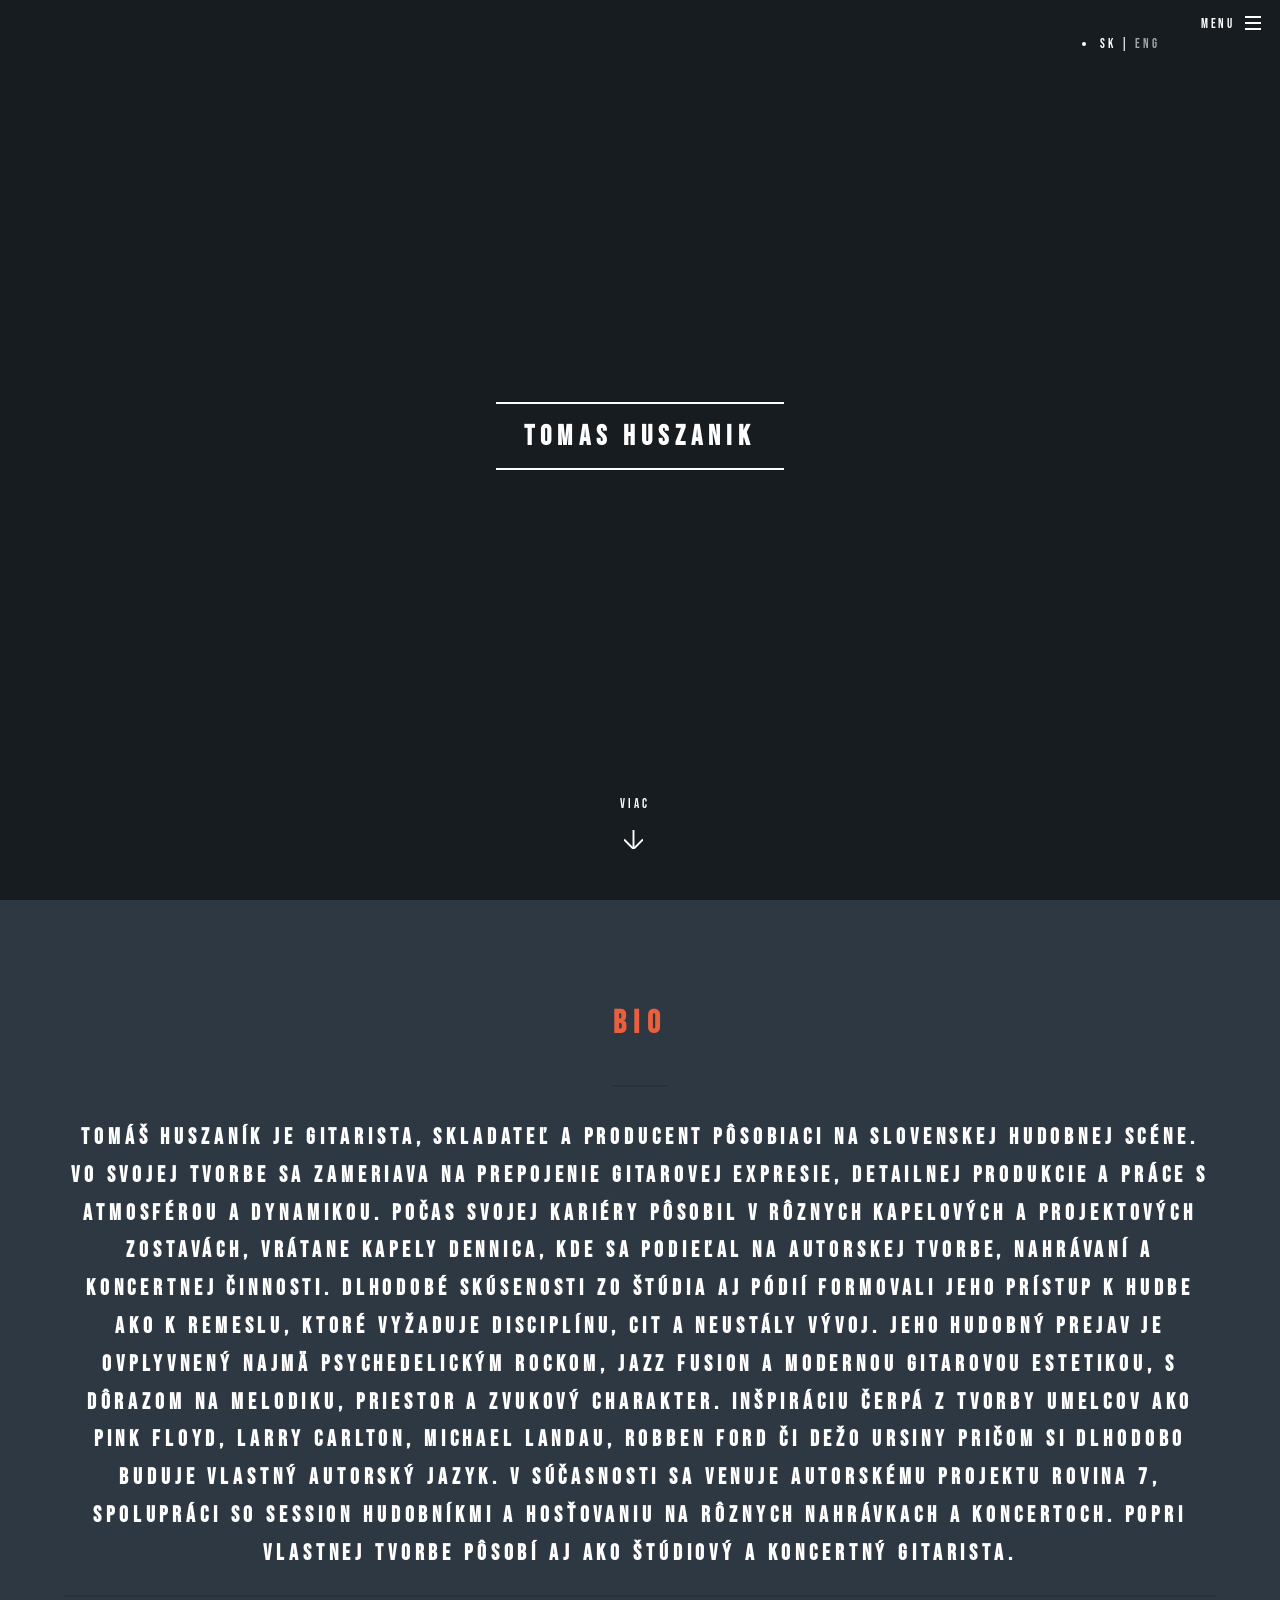
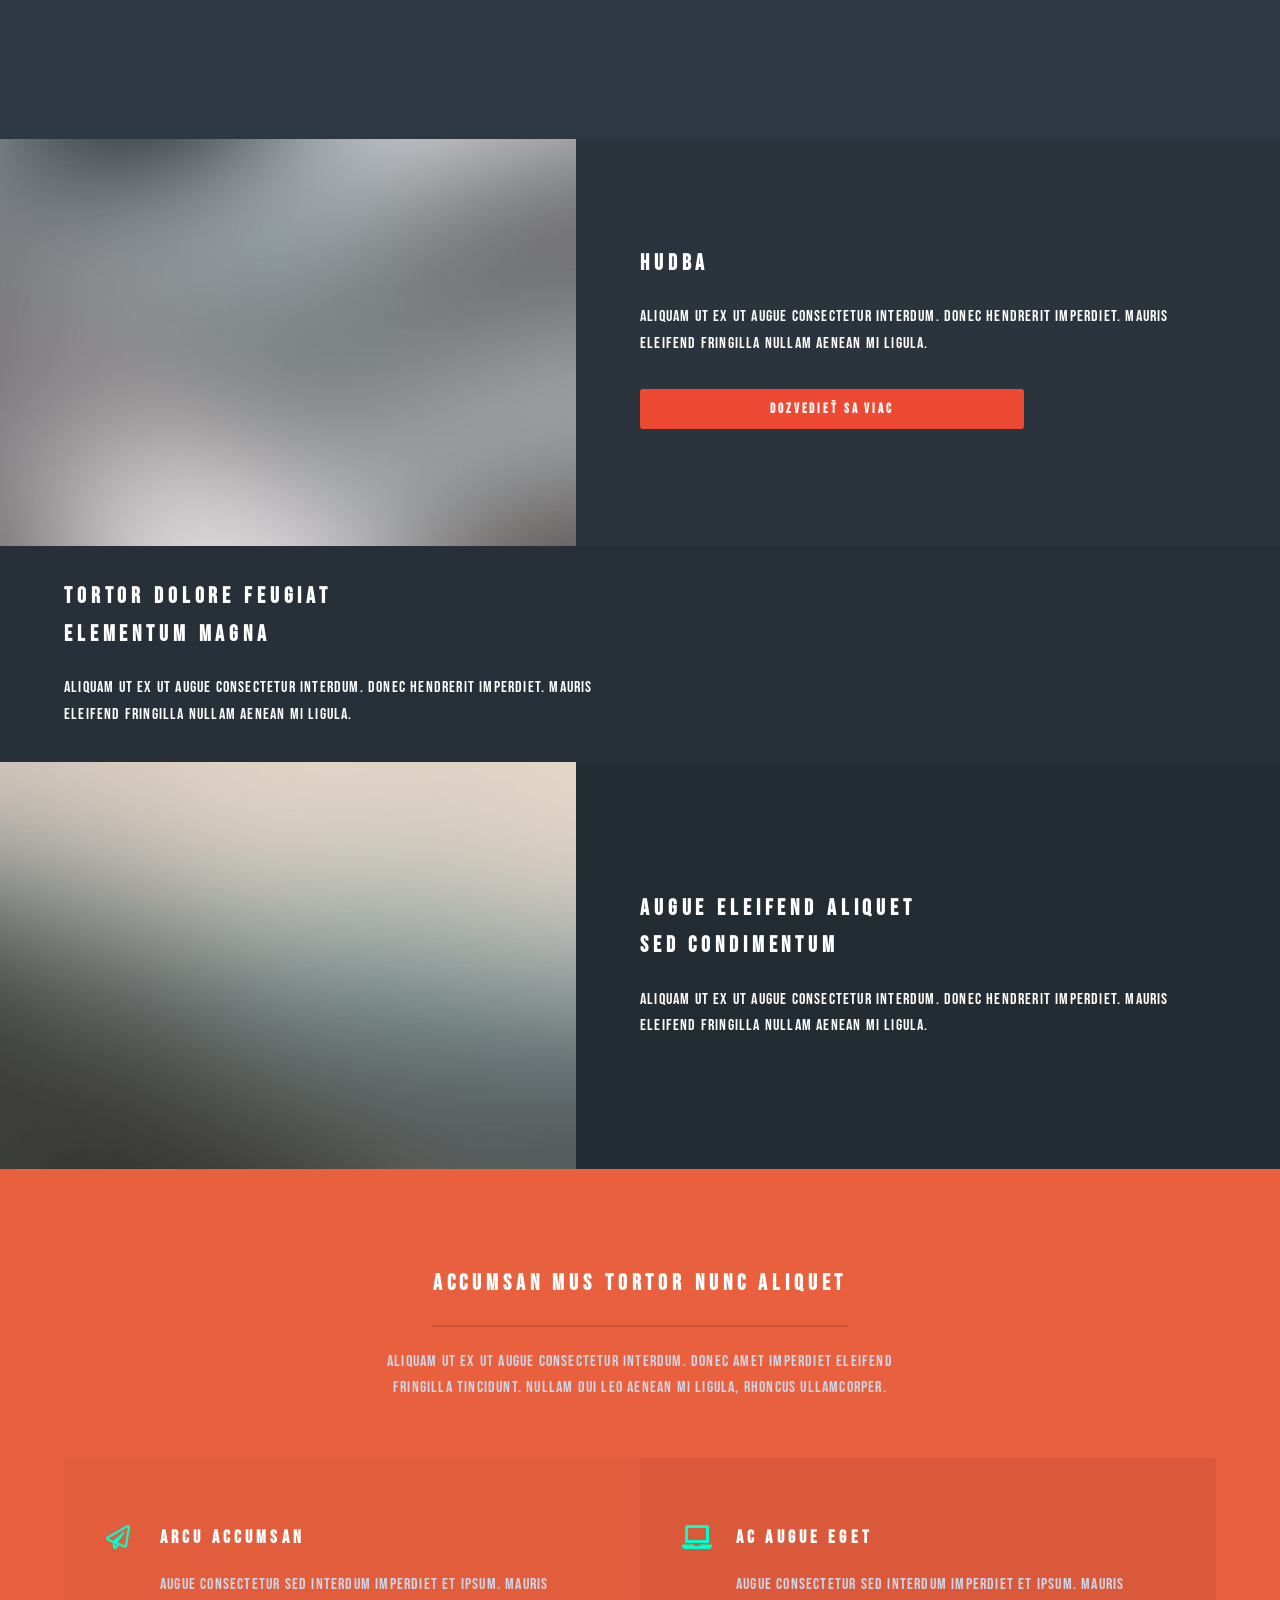
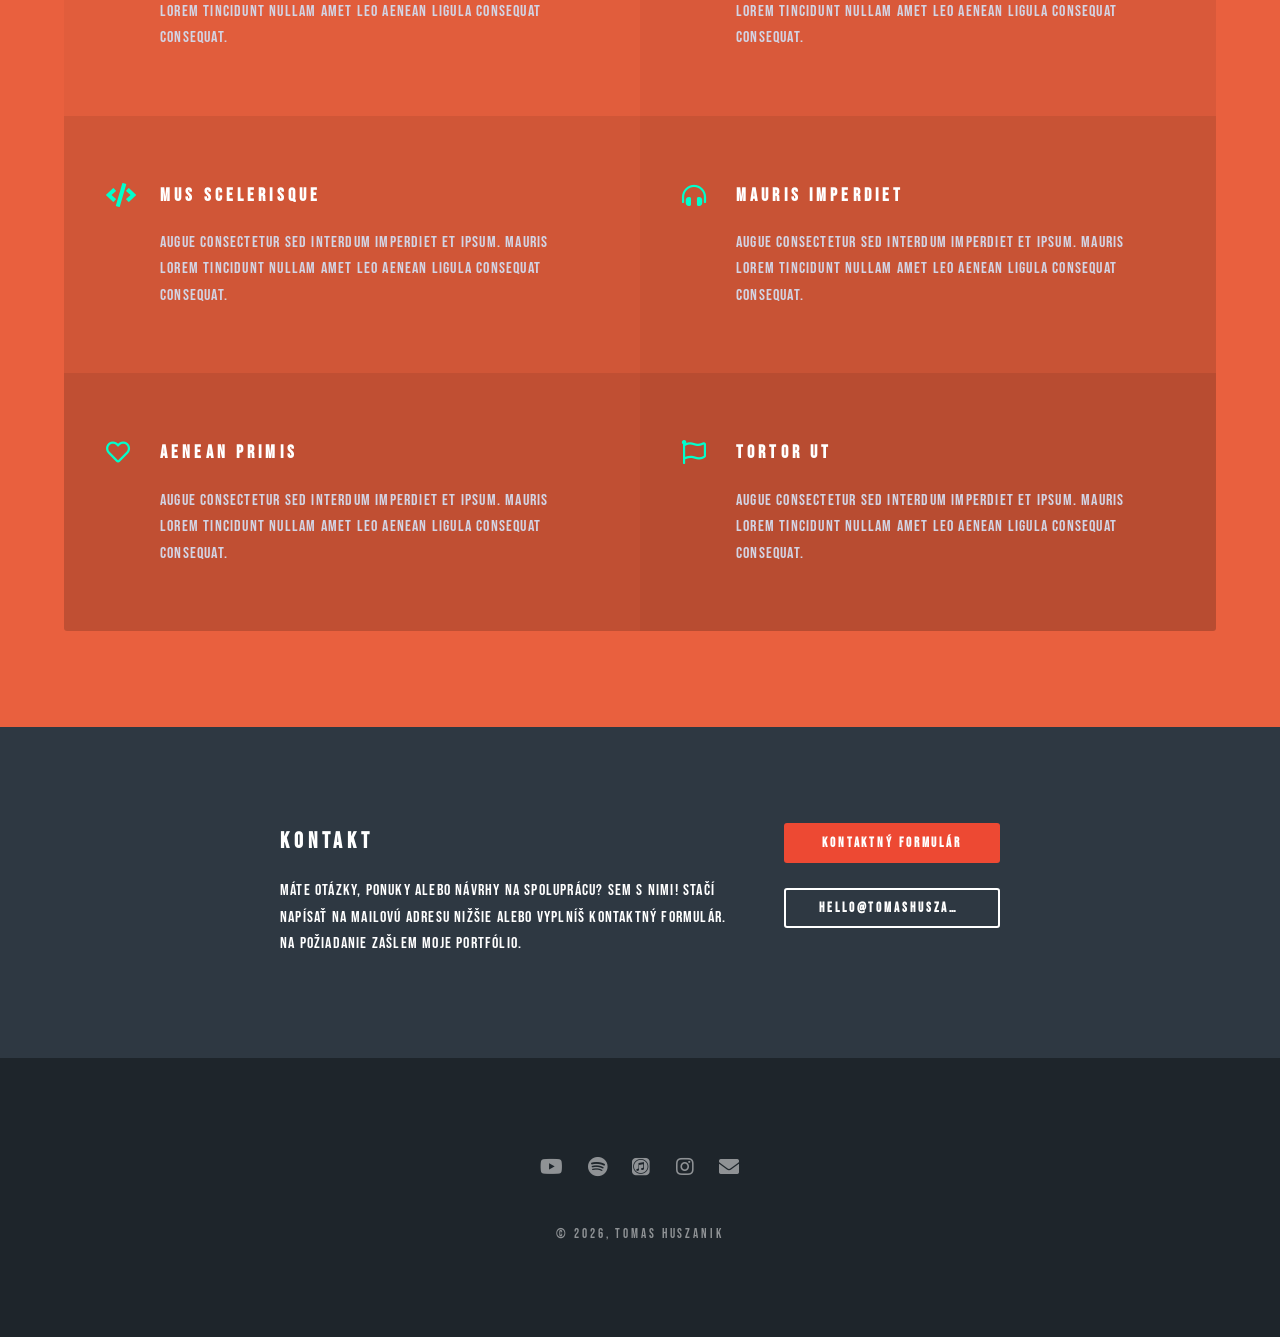
==== commit 9d4b601f: "Update index.html" ====
--- a/index.html
+++ b/index.html
@@ -20,22 +20,22 @@
 				<!-- Header -->
 					<header id="header" class="alt">
 						<h1><a href="index.html">TOMAS HUSZANIK</a></h1>
-
-		<nav id="nav">
-    <ul>
-
-  
-
-        <li class="special">
-            <a href="#menu" class="menuToggle"><span>Menu</span></a>
-
-            <div id="menu">
-                <ul>
-
-					      <li class="lang-switch">
+				      <li class="lang-switch">
             <a href="index.html" class="active">SK</a> |
             <a href="en.html">ENG</a>
         </li>
+		<nav id="nav">
+    <ul>
+
+  
+
+        <li class="special">
+            <a href="#menu" class="menuToggle"><span>Menu</span></a>
+
+            <div id="menu">
+                <ul>
+
+	
 					
                     <li><a href="index.html">TOMAS</a></li>
                     <li><a href="media.html">MUSIC</a></li>
@@ -217,3 +217,4 @@
 
 
 
+
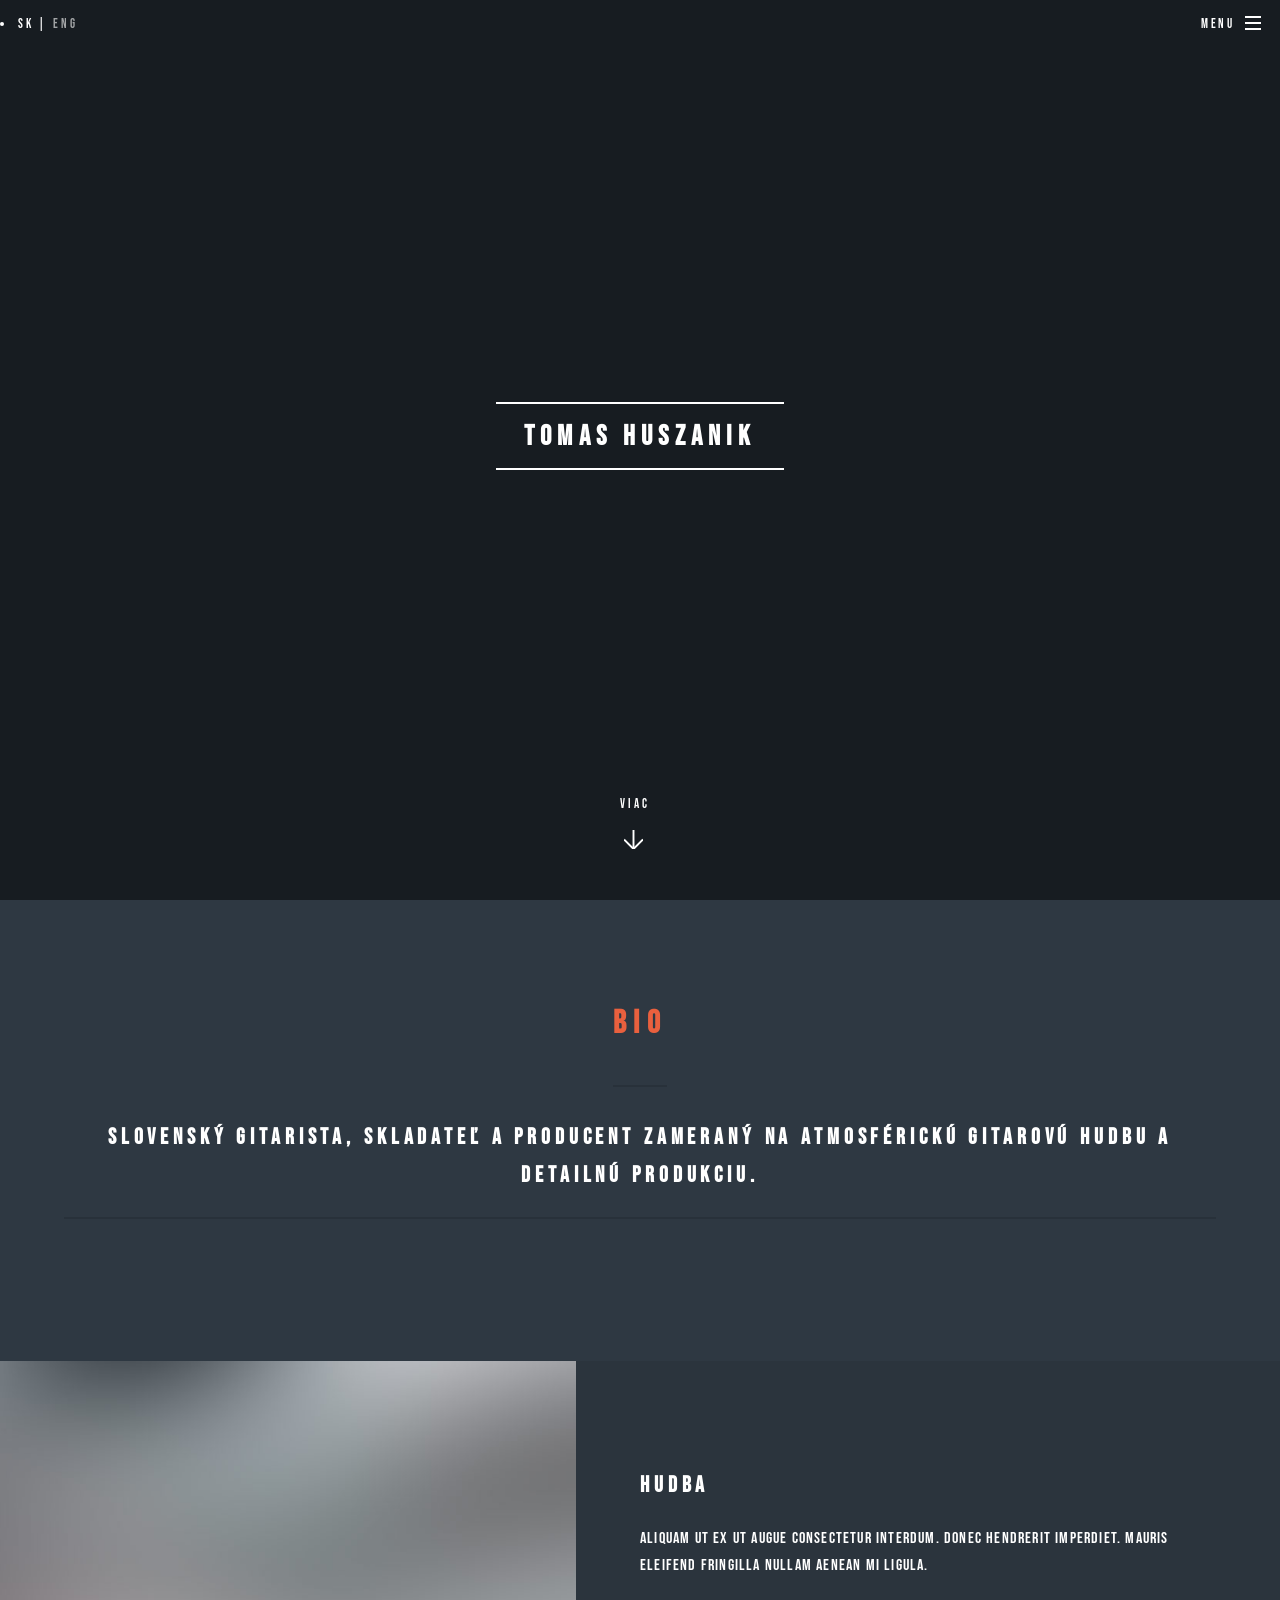
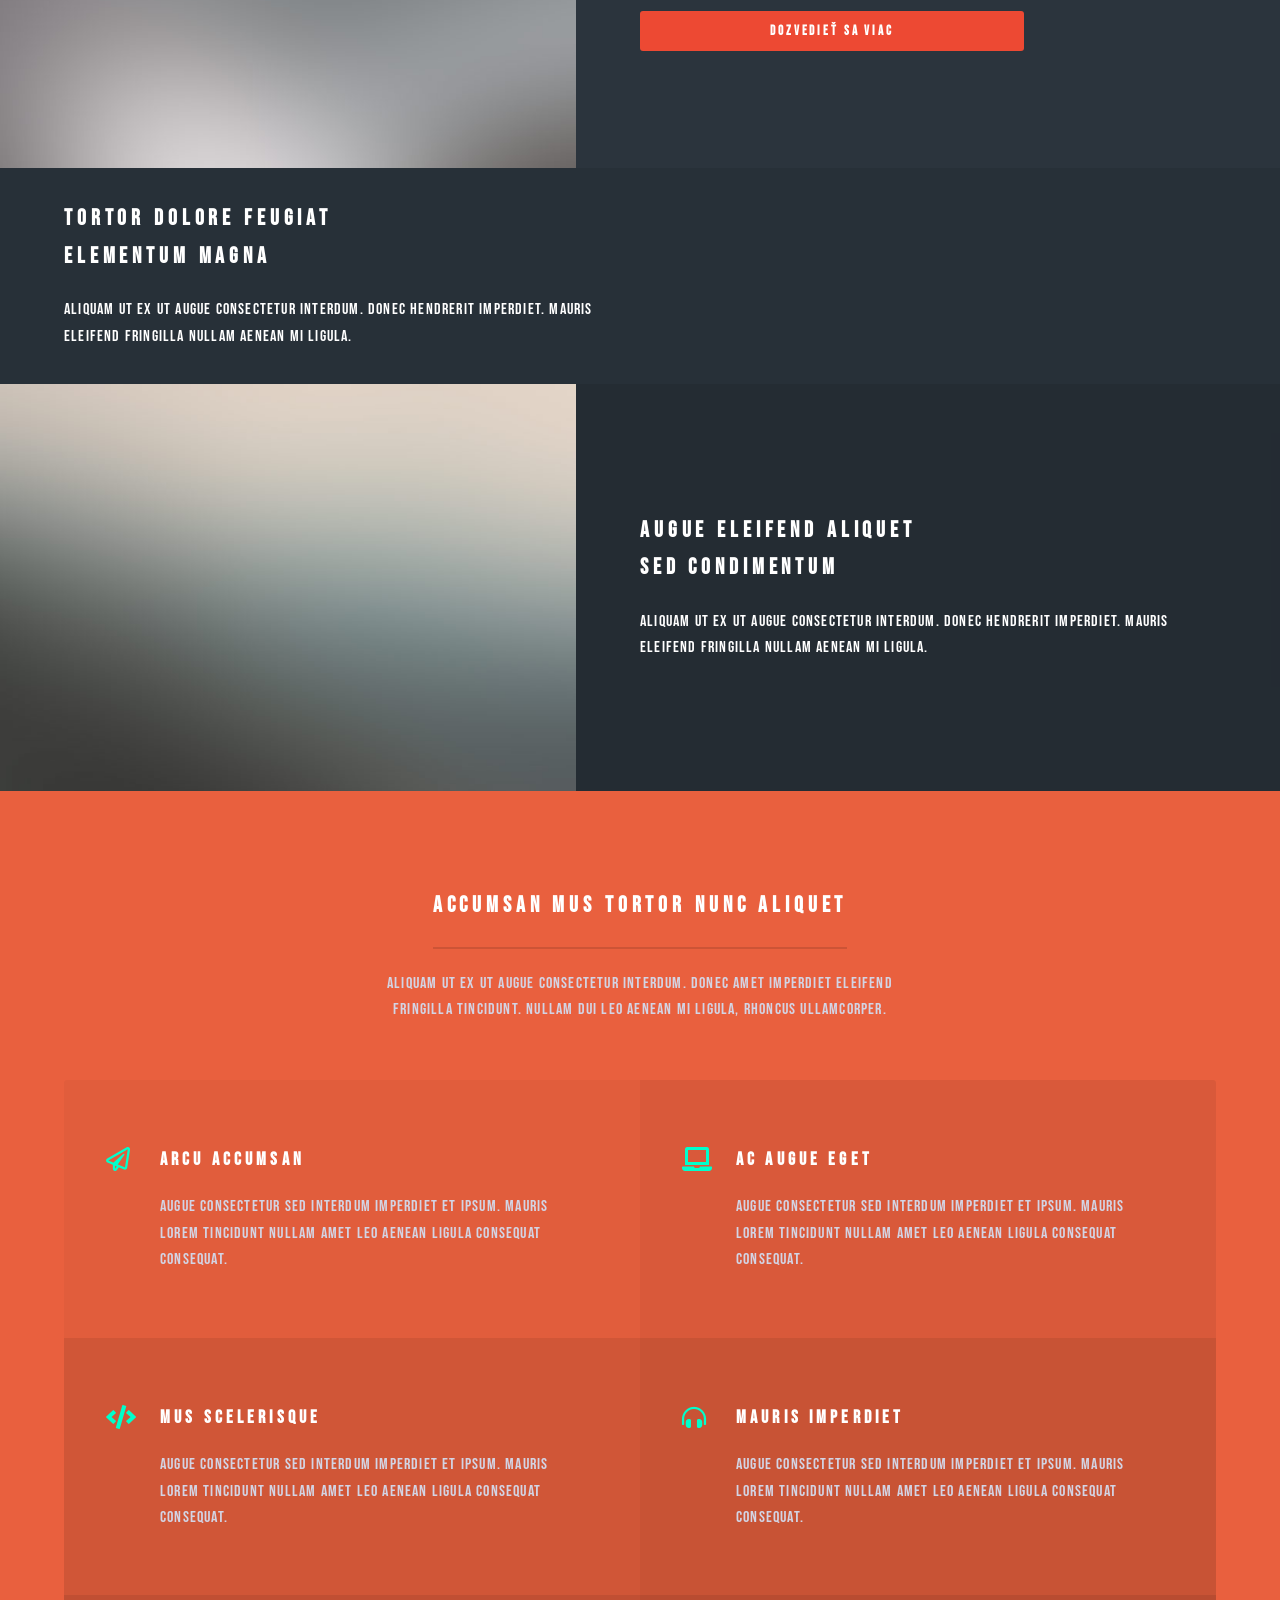
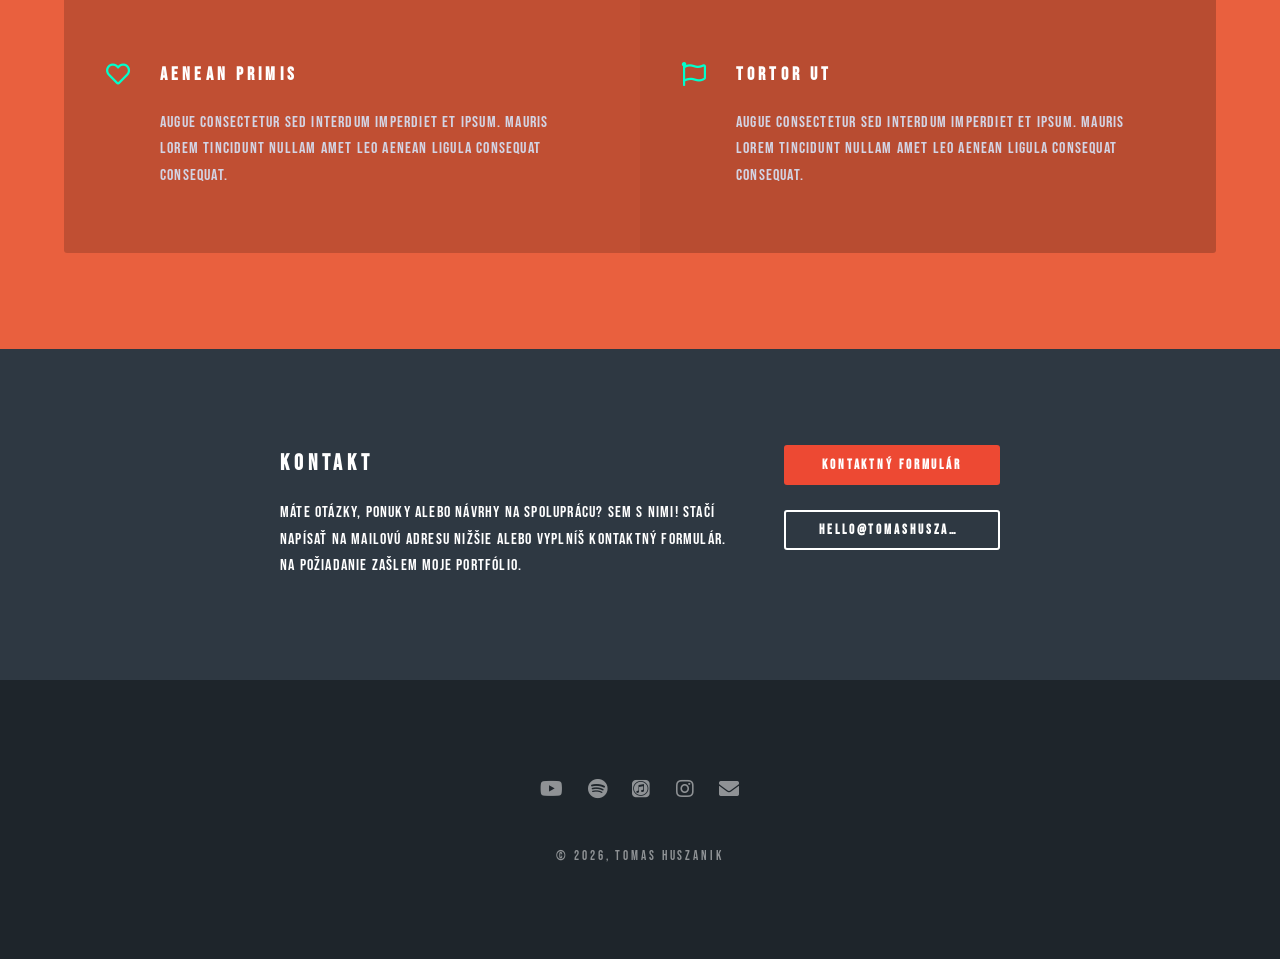
==== commit 1742572a: "Update index.html" ====
--- a/index.html
+++ b/index.html
@@ -20,10 +20,13 @@
 				<!-- Header -->
 					<header id="header" class="alt">
 						<h1><a href="index.html">TOMAS HUSZANIK</a></h1>
+						
 				      <li class="lang-switch">
             <a href="index.html" class="active">SK</a> |
             <a href="en.html">ENG</a>
         </li>
+
+						
 		<nav id="nav">
     <ul>
 
@@ -64,13 +67,7 @@
 						<div class="inner">
 							<header class="major">
 								<h2 style="font-size: 2rem; color: #e9603e">BIO</h2>
-								<h2 style="color: #ffffff">Tomáš Huszaník je gitarista, skladateľ a producent pôsobiaci na slovenskej hudobnej scéne. Vo svojej tvorbe sa zameriava na prepojenie gitarovej expresie, detailnej produkcie a práce s atmosférou a dynamikou.
-
-									Počas svojej kariéry pôsobil v rôznych kapelových a projektových zostavách, vrátane kapely Dennica, kde sa podieľal na autorskej tvorbe, nahrávaní a koncertnej činnosti. Dlhodobé skúsenosti zo štúdia aj pódií formovali jeho prístup k hudbe ako k remeslu, ktoré vyžaduje disciplínu, cit a neustály vývoj.
-									Jeho hudobný prejav je ovplyvnený najmä psychedelickým rockom, jazz fusion a modernou gitarovou estetikou, s dôrazom na melodiku, priestor a zvukový charakter. Inšpiráciu čerpá z tvorby umelcov ako Pink Floyd, Larry Carlton, Michael Landau, Robben Ford či Dežo Ursiny pričom si dlhodobo buduje vlastný autorský jazyk.
-
-									V súčasnosti sa venuje autorskému projektu Rovina 7, spolupráci so session hudobníkmi a hosťovaniu na rôznych nahrávkach a koncertoch. Popri vlastnej tvorbe pôsobí aj ako štúdiový a koncertný gitarista.
-
+								<h2 style="color: #ffffff">Slovenský gitarista, skladateľ a producent zameraný na atmosférickú gitarovú hudbu a detailnú produkciu.
 									<br /></h2>
 							</header>
 							
@@ -218,3 +215,5 @@
 
 
 
+
+
--- a/assets/css/main.css
+++ b/assets/css/main.css
@@ -81,8 +81,7 @@
 
 .lang-switch {
     position: absolute;
-    top: 20px;
-    right: 120px;
+    rigth: 200px;
     font-family: inherit;
     font-size: 0.8em;
     letter-spacing: 0.225em;
@@ -100,6 +99,14 @@
 
 .lang-switch a.active {
     opacity: 1;
+}
+
+#nav ul li.lang-switch {
+    list-style: none;
+}
+
+.scrolled .language-switcher {
+  display: none;
 }
 
 /* Basic */
@@ -4080,3 +4087,9 @@
 
 
 
+
+
+
+
+
+
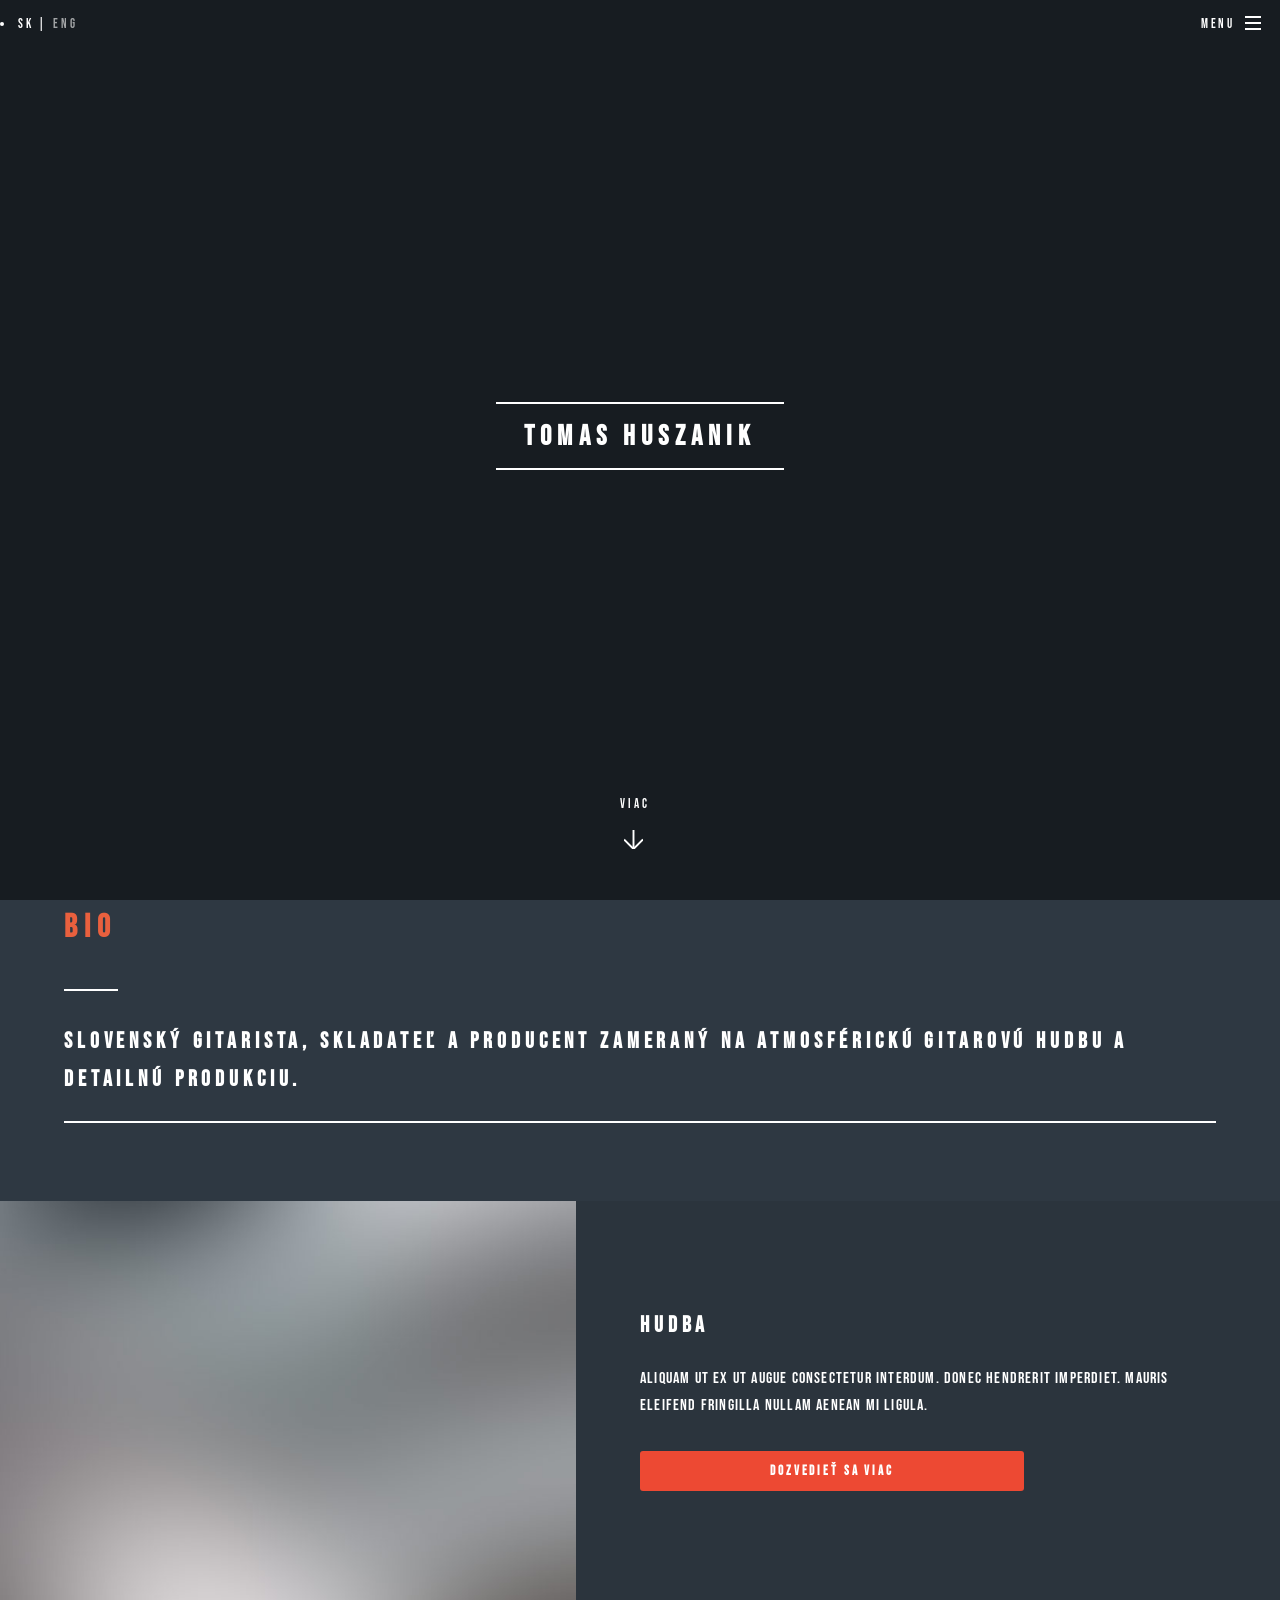
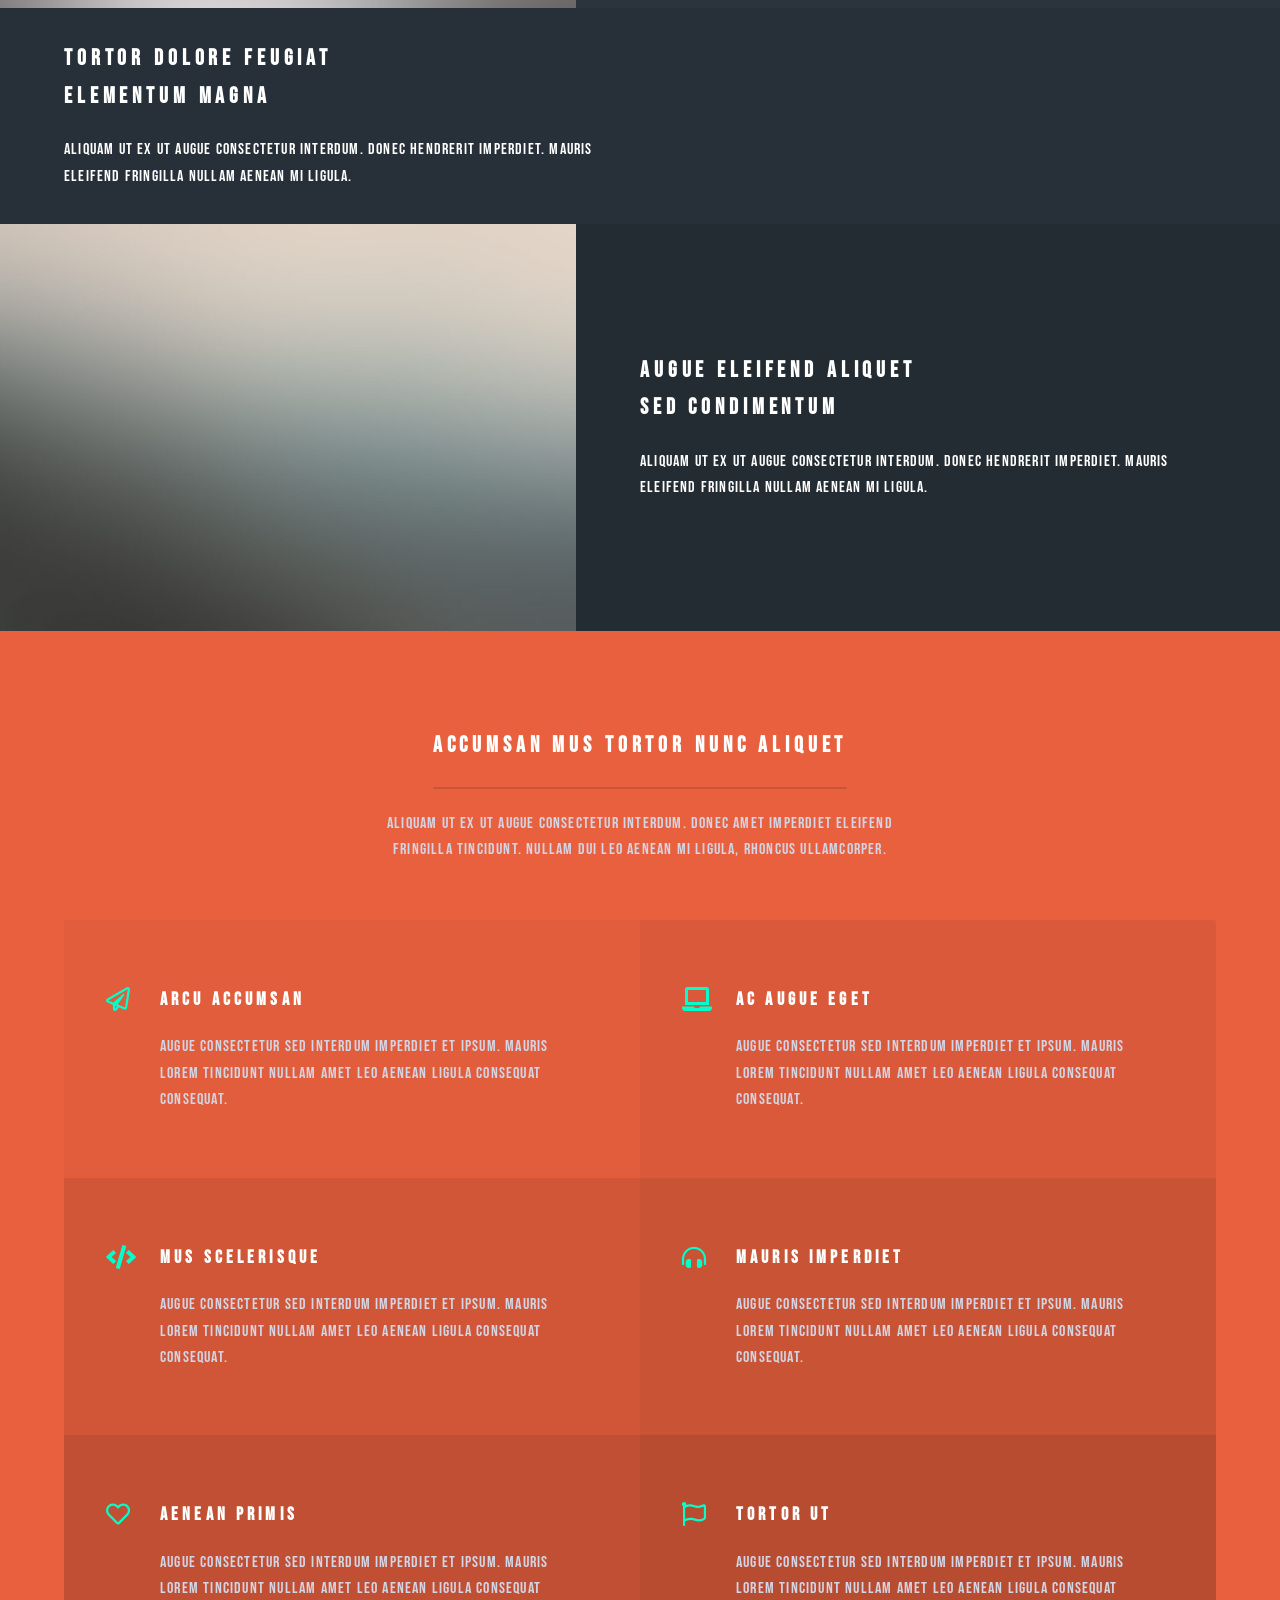
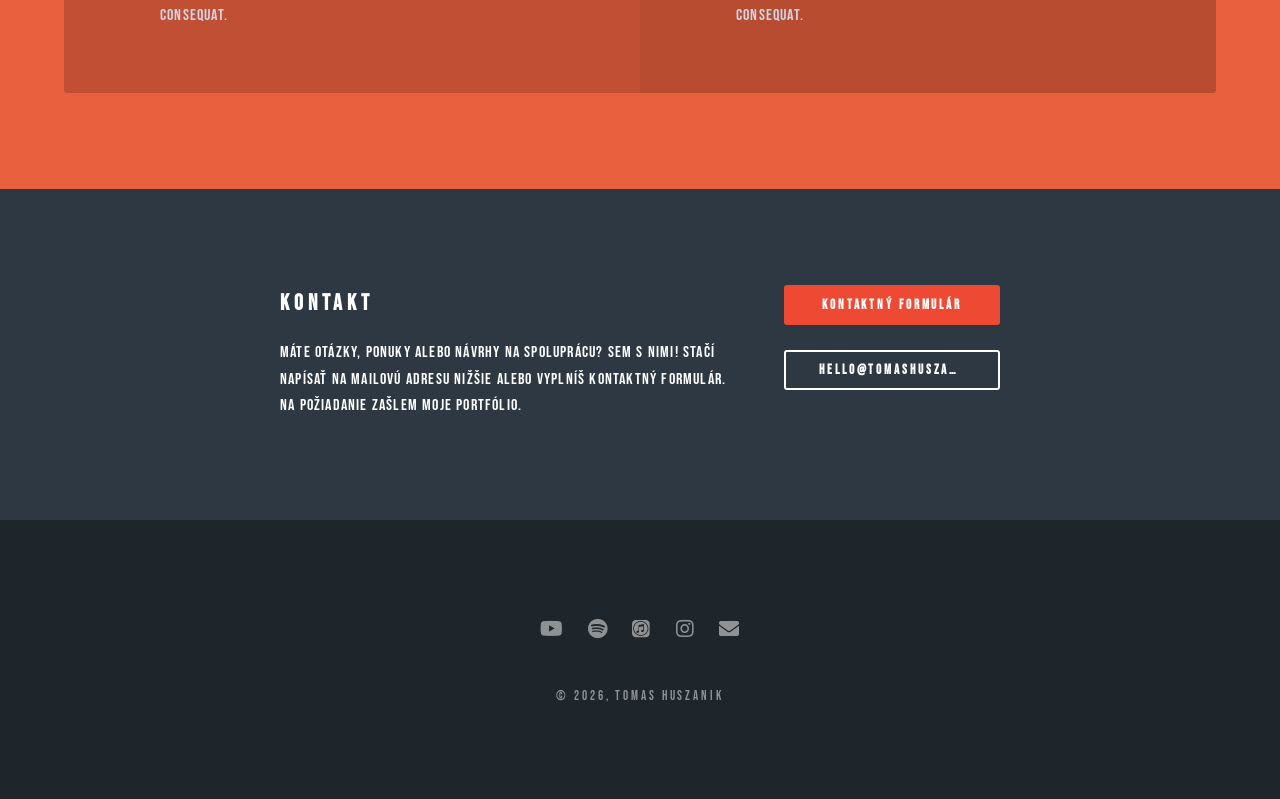
==== commit 27cd04bf: "Update index.html" ====
--- a/index.html
+++ b/index.html
@@ -63,7 +63,7 @@
 					</section>
 
 				<!-- One -->
-					<section id="one" class="wrapper style1 special">
+					<section id="one" class="wrapper alt style2">
 						<div class="inner">
 							<header class="major">
 								<h2 style="font-size: 2rem; color: #e9603e">BIO</h2>
@@ -217,3 +217,4 @@
 
 
 
+
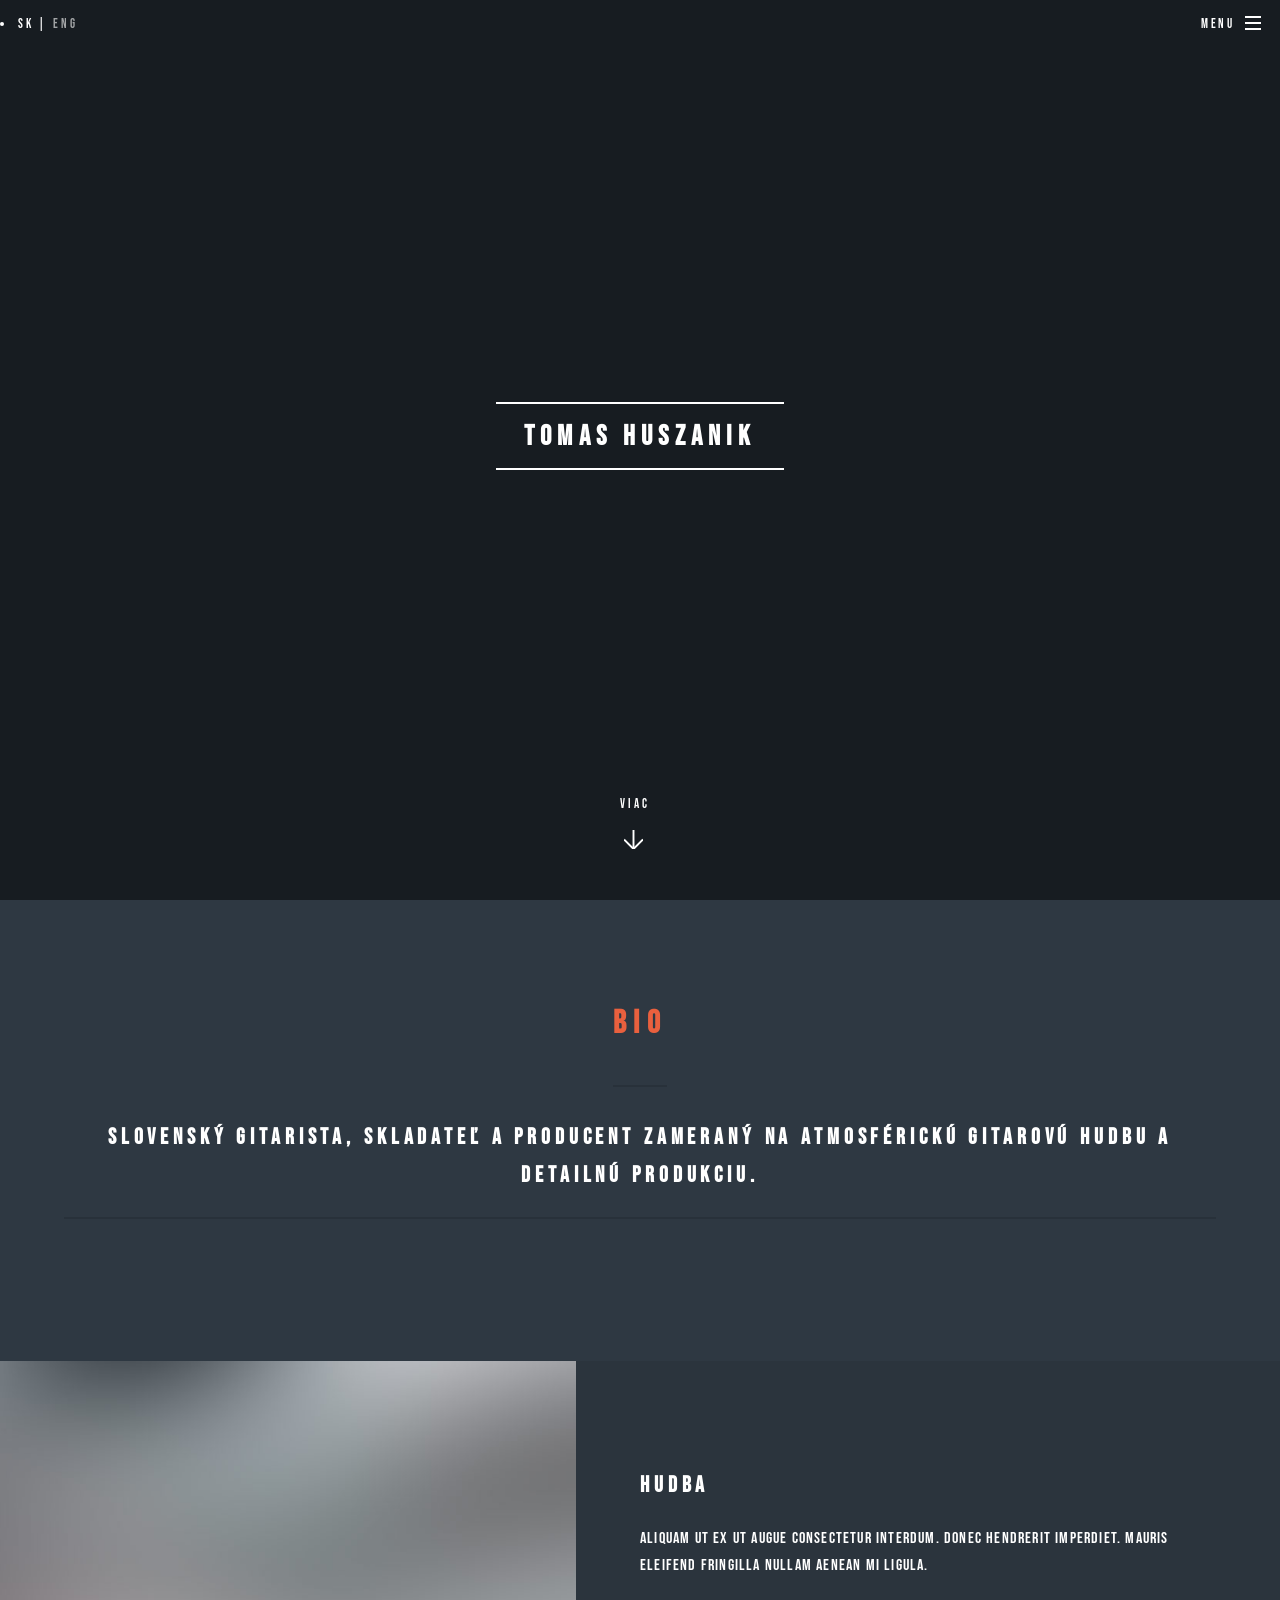
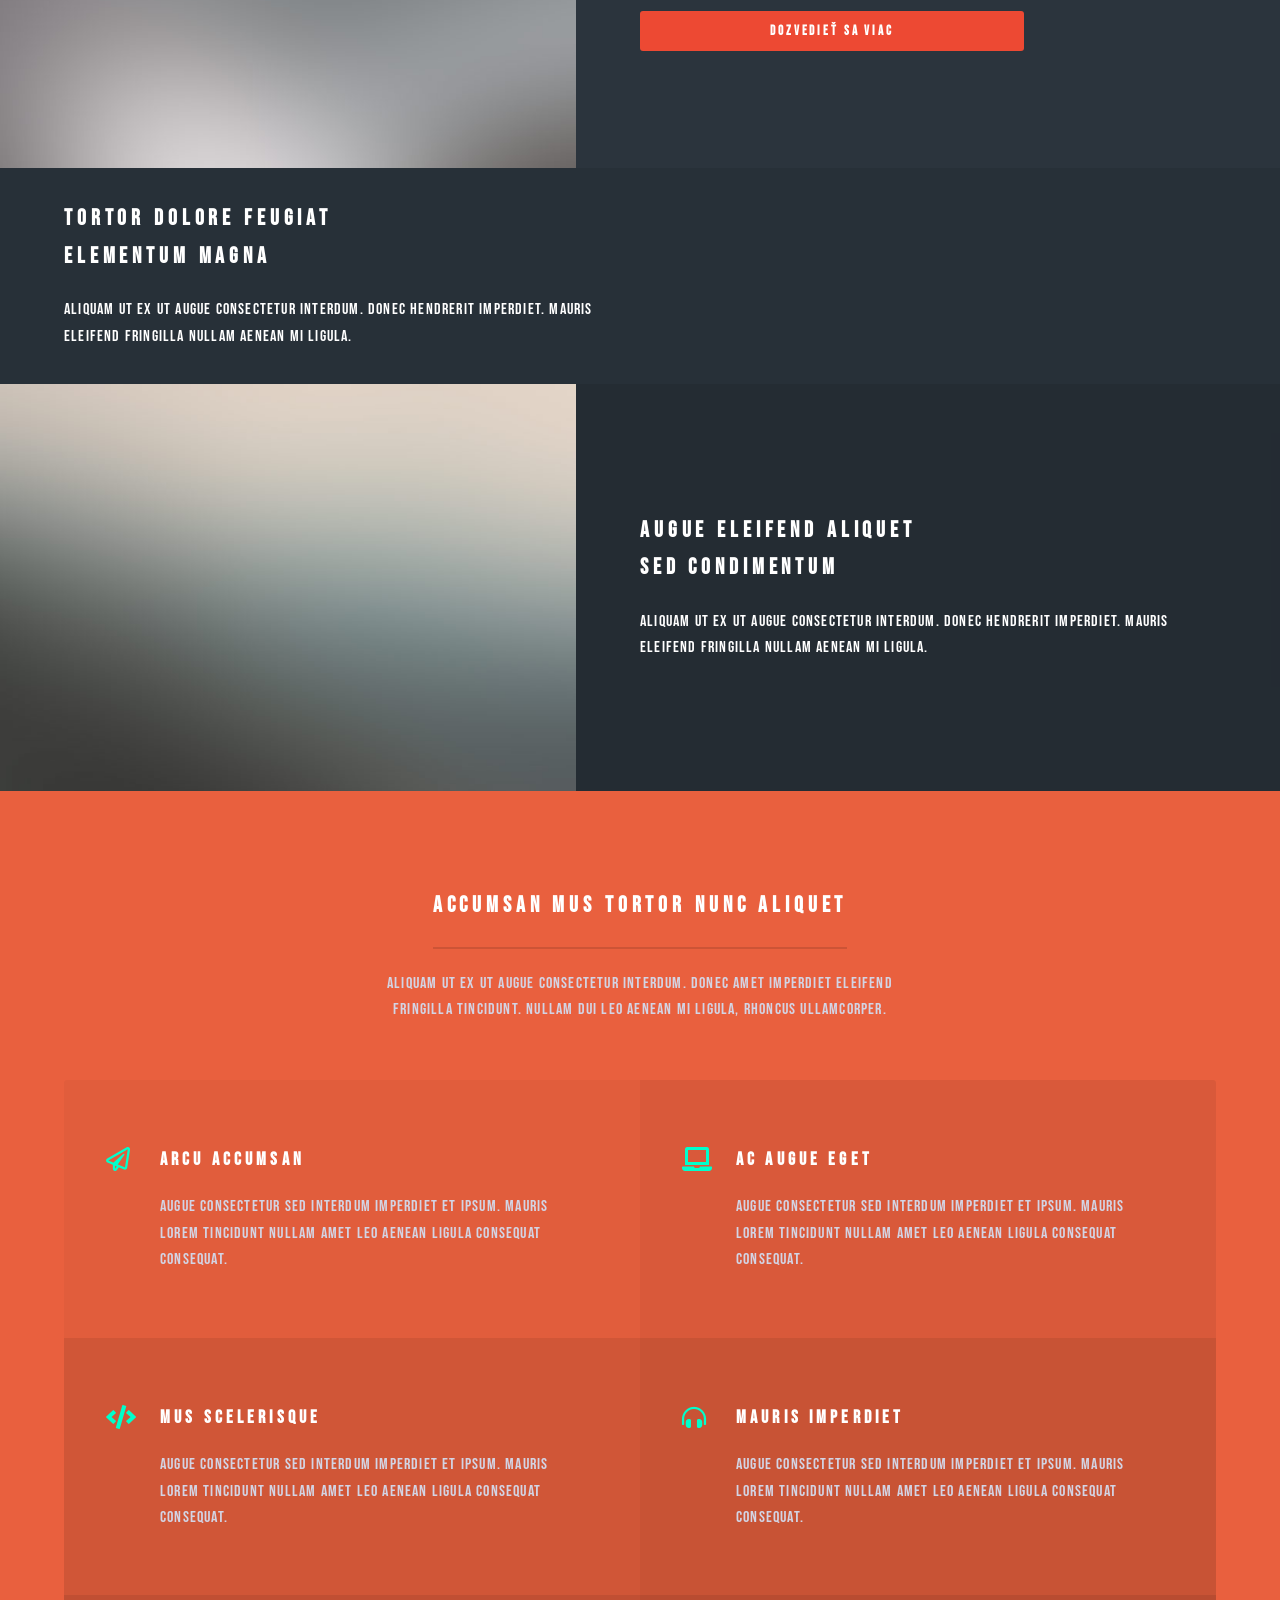
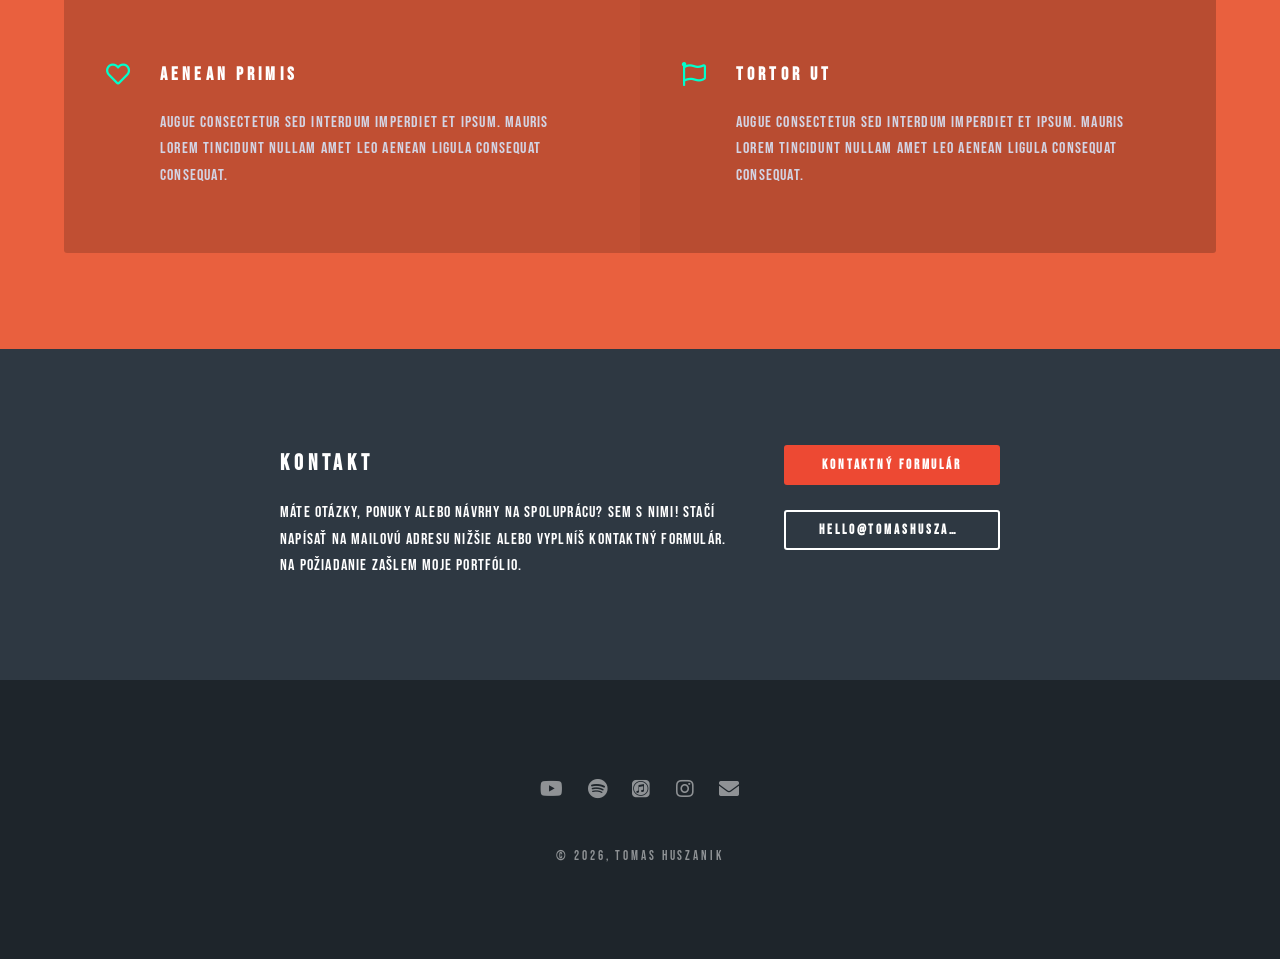
==== commit 193ee0de: "Update index.html" ====
--- a/index.html
+++ b/index.html
@@ -63,7 +63,7 @@
 					</section>
 
 				<!-- One -->
-					<section id="one" class="wrapper alt style2">
+					<section id="one" class="wrapper style1 special">
 						<div class="inner">
 							<header class="major">
 								<h2 style="font-size: 2rem; color: #e9603e">BIO</h2>
@@ -218,3 +218,4 @@
 
 
 
+
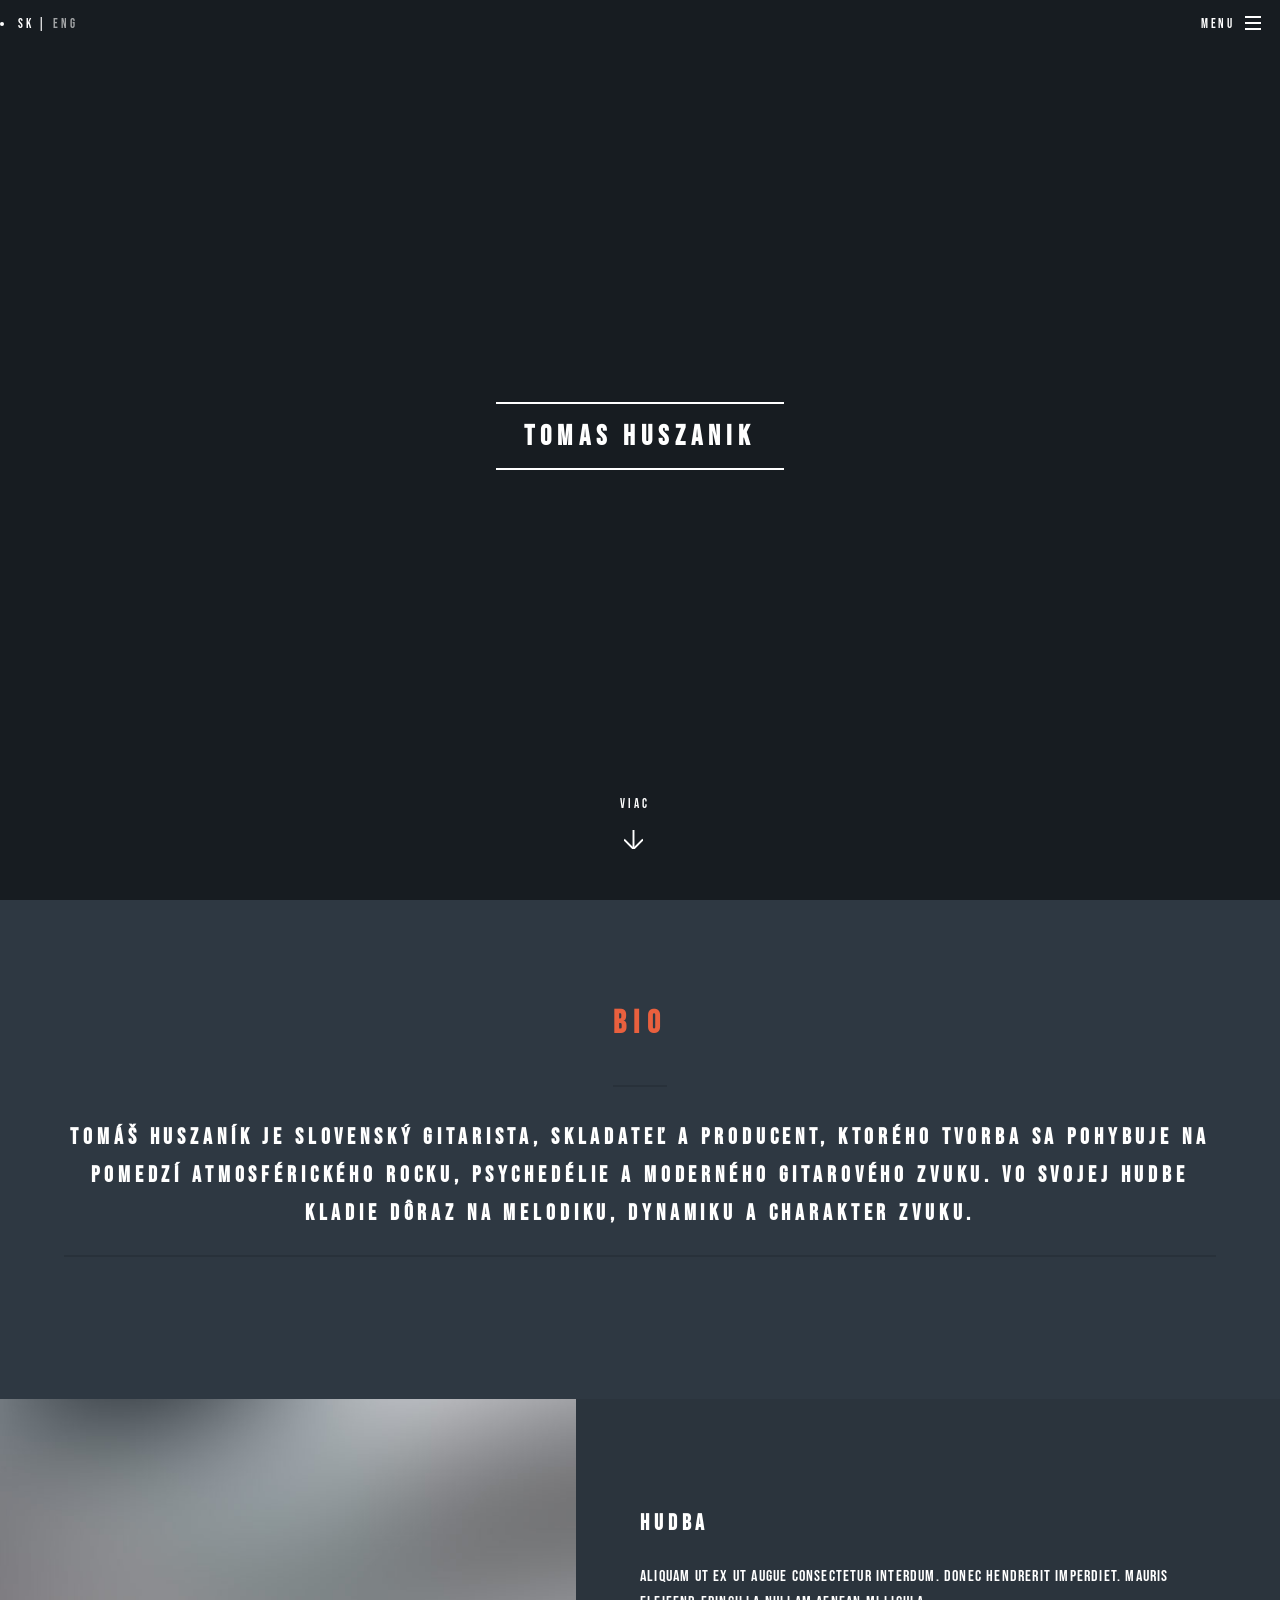
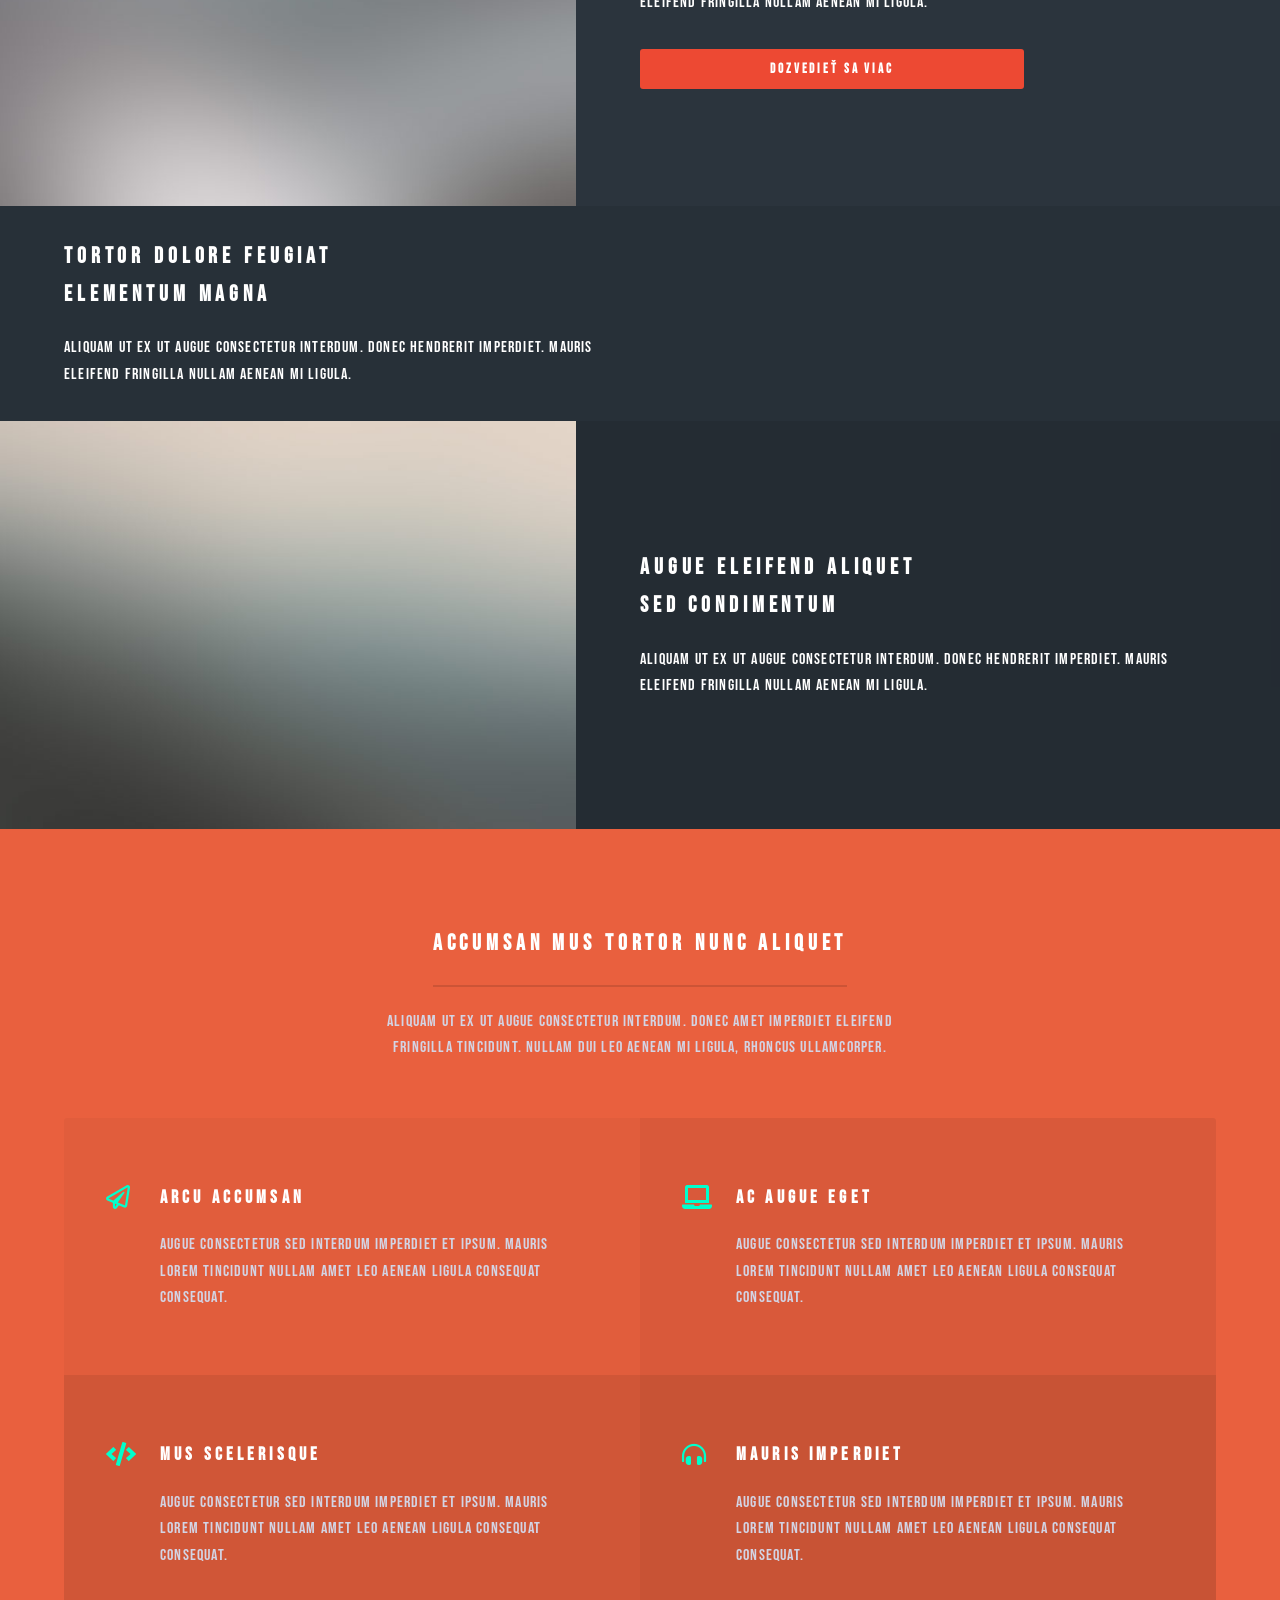
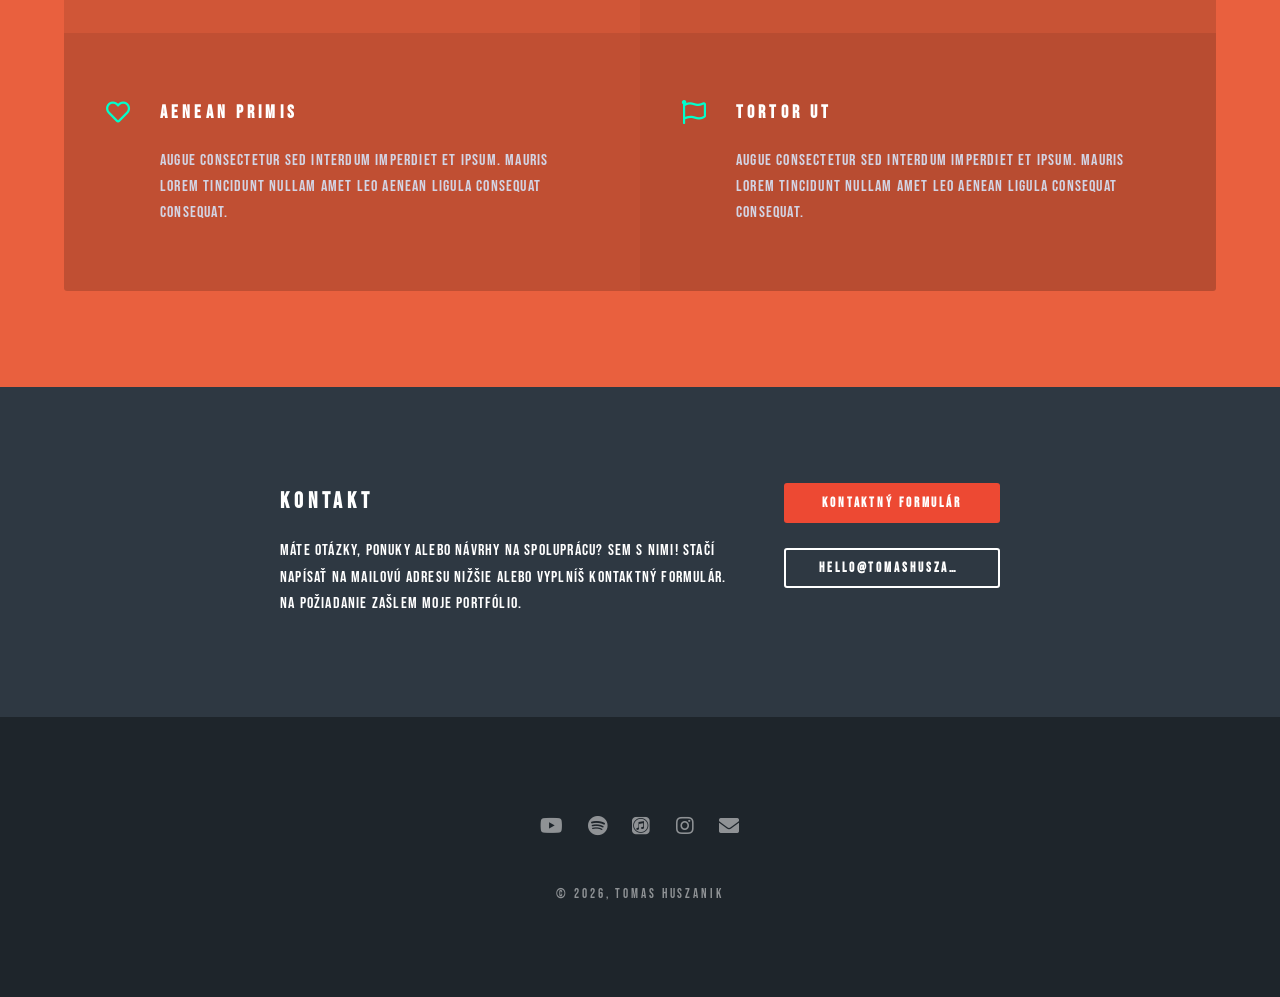
==== commit 50481ccc: "Update index.html" ====
--- a/index.html
+++ b/index.html
@@ -67,7 +67,7 @@
 						<div class="inner">
 							<header class="major">
 								<h2 style="font-size: 2rem; color: #e9603e">BIO</h2>
-								<h2 style="color: #ffffff">Slovenský gitarista, skladateľ a producent zameraný na atmosférickú gitarovú hudbu a detailnú produkciu.
+								<h2 style="color: #ffffff">Tomáš Huszaník je slovenský gitarista, skladateľ a producent, ktorého tvorba sa pohybuje na pomedzí atmosférického rocku, psychedélie a moderného gitarového zvuku. Vo svojej hudbe kladie dôraz na melodiku, dynamiku a charakter zvuku.
 									<br /></h2>
 							</header>
 							
@@ -219,3 +219,4 @@
 
 
 
+
